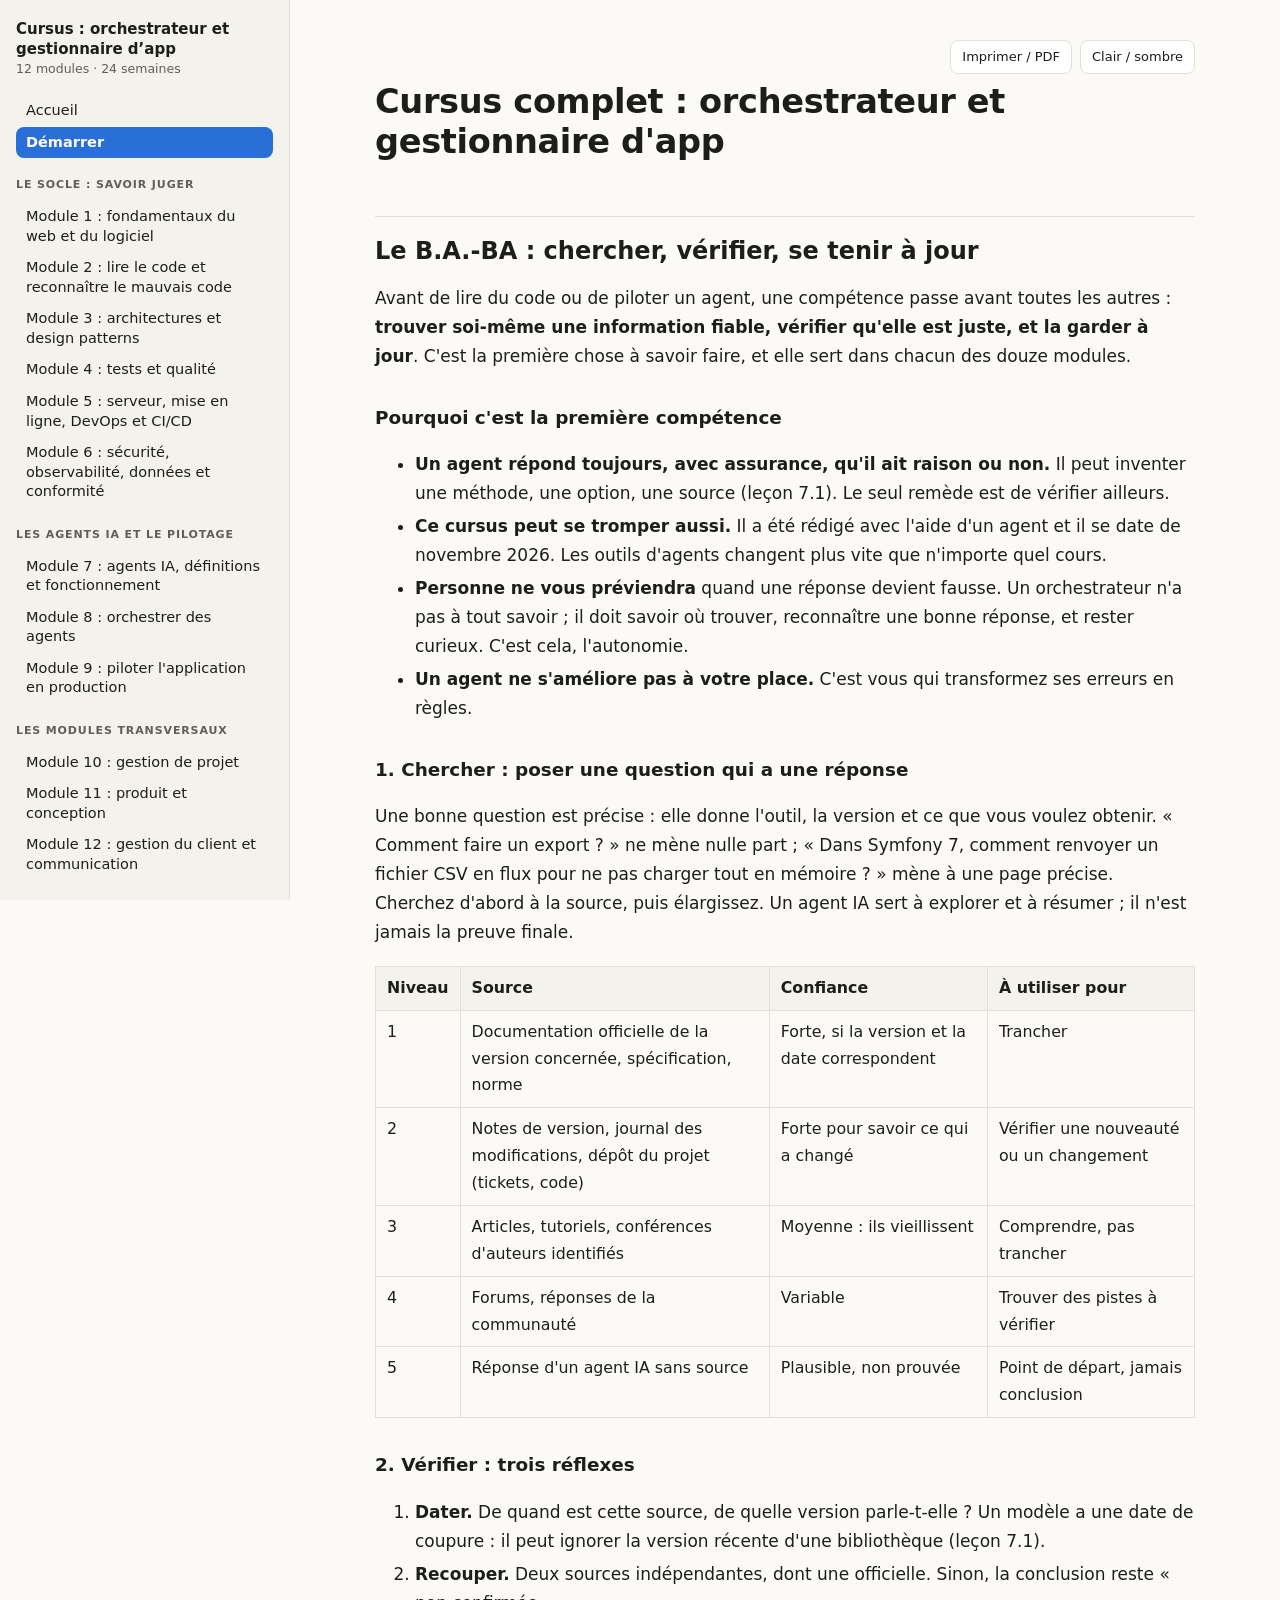
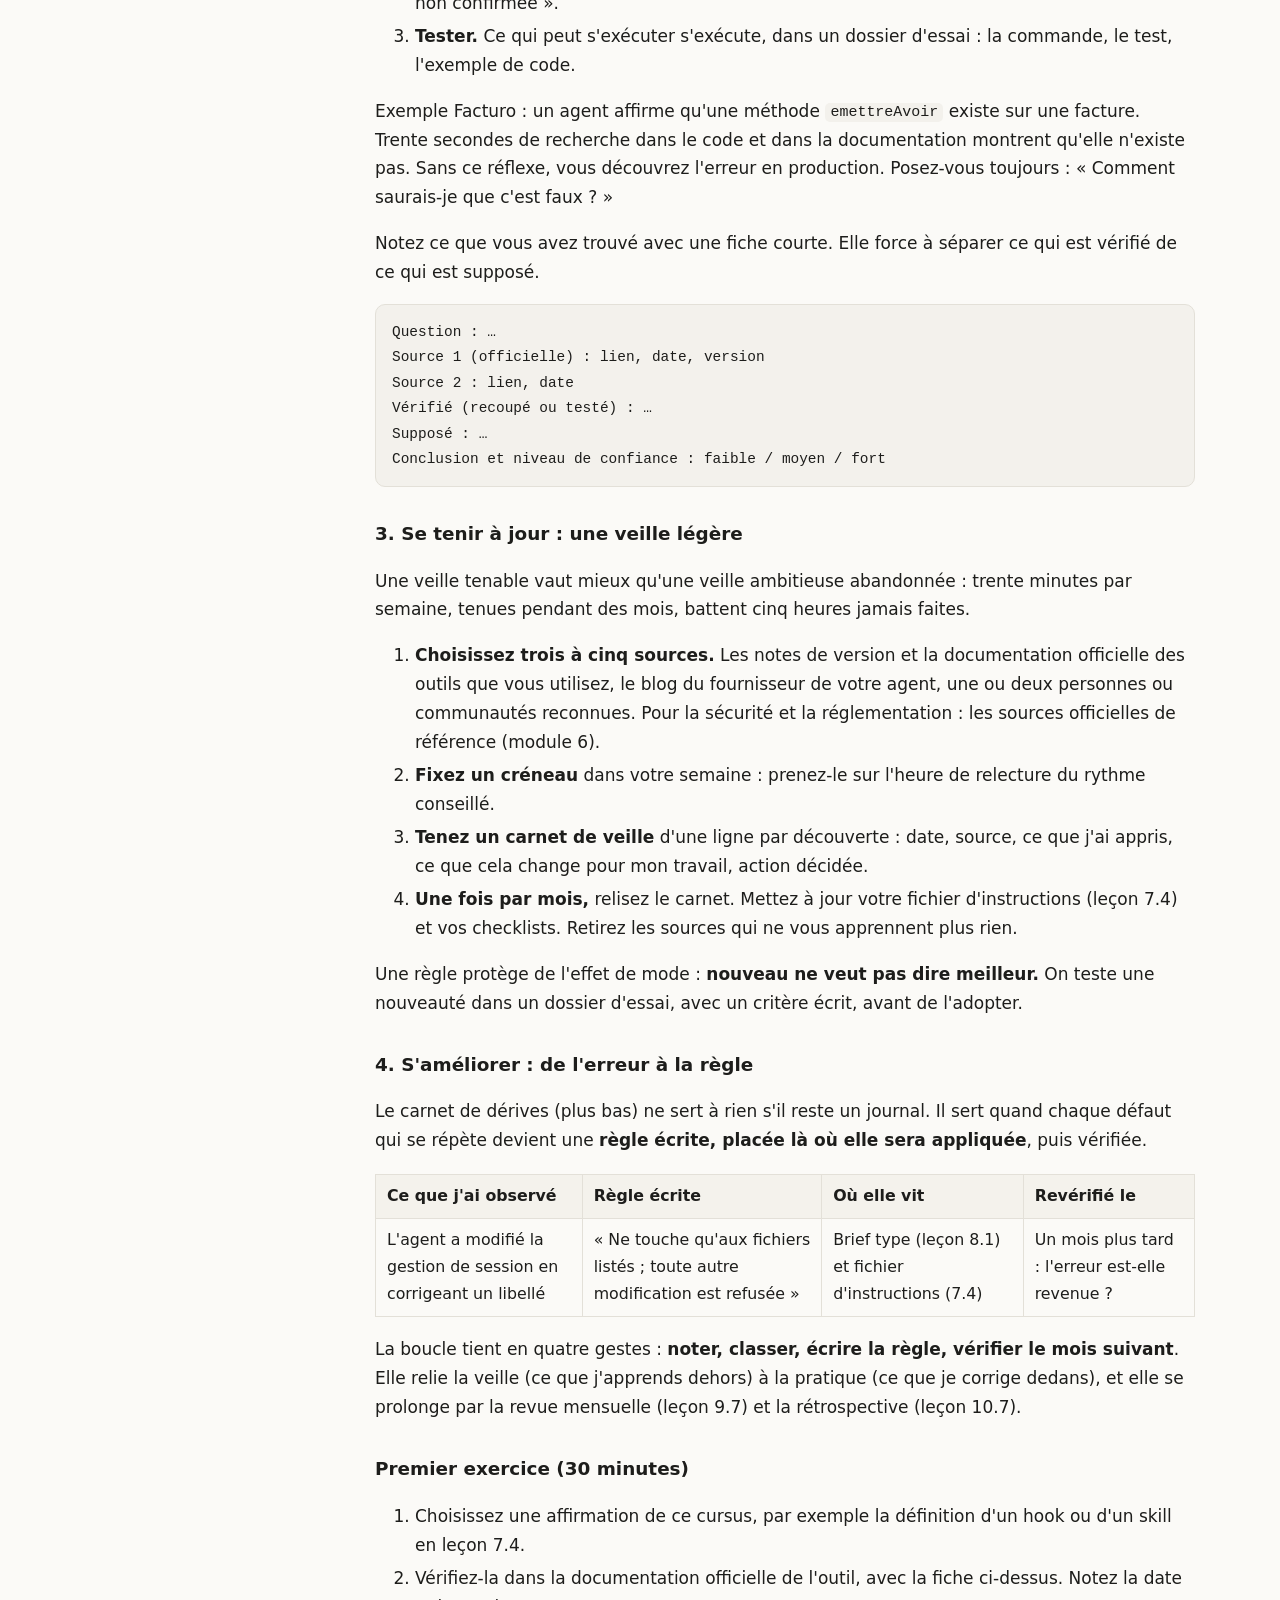
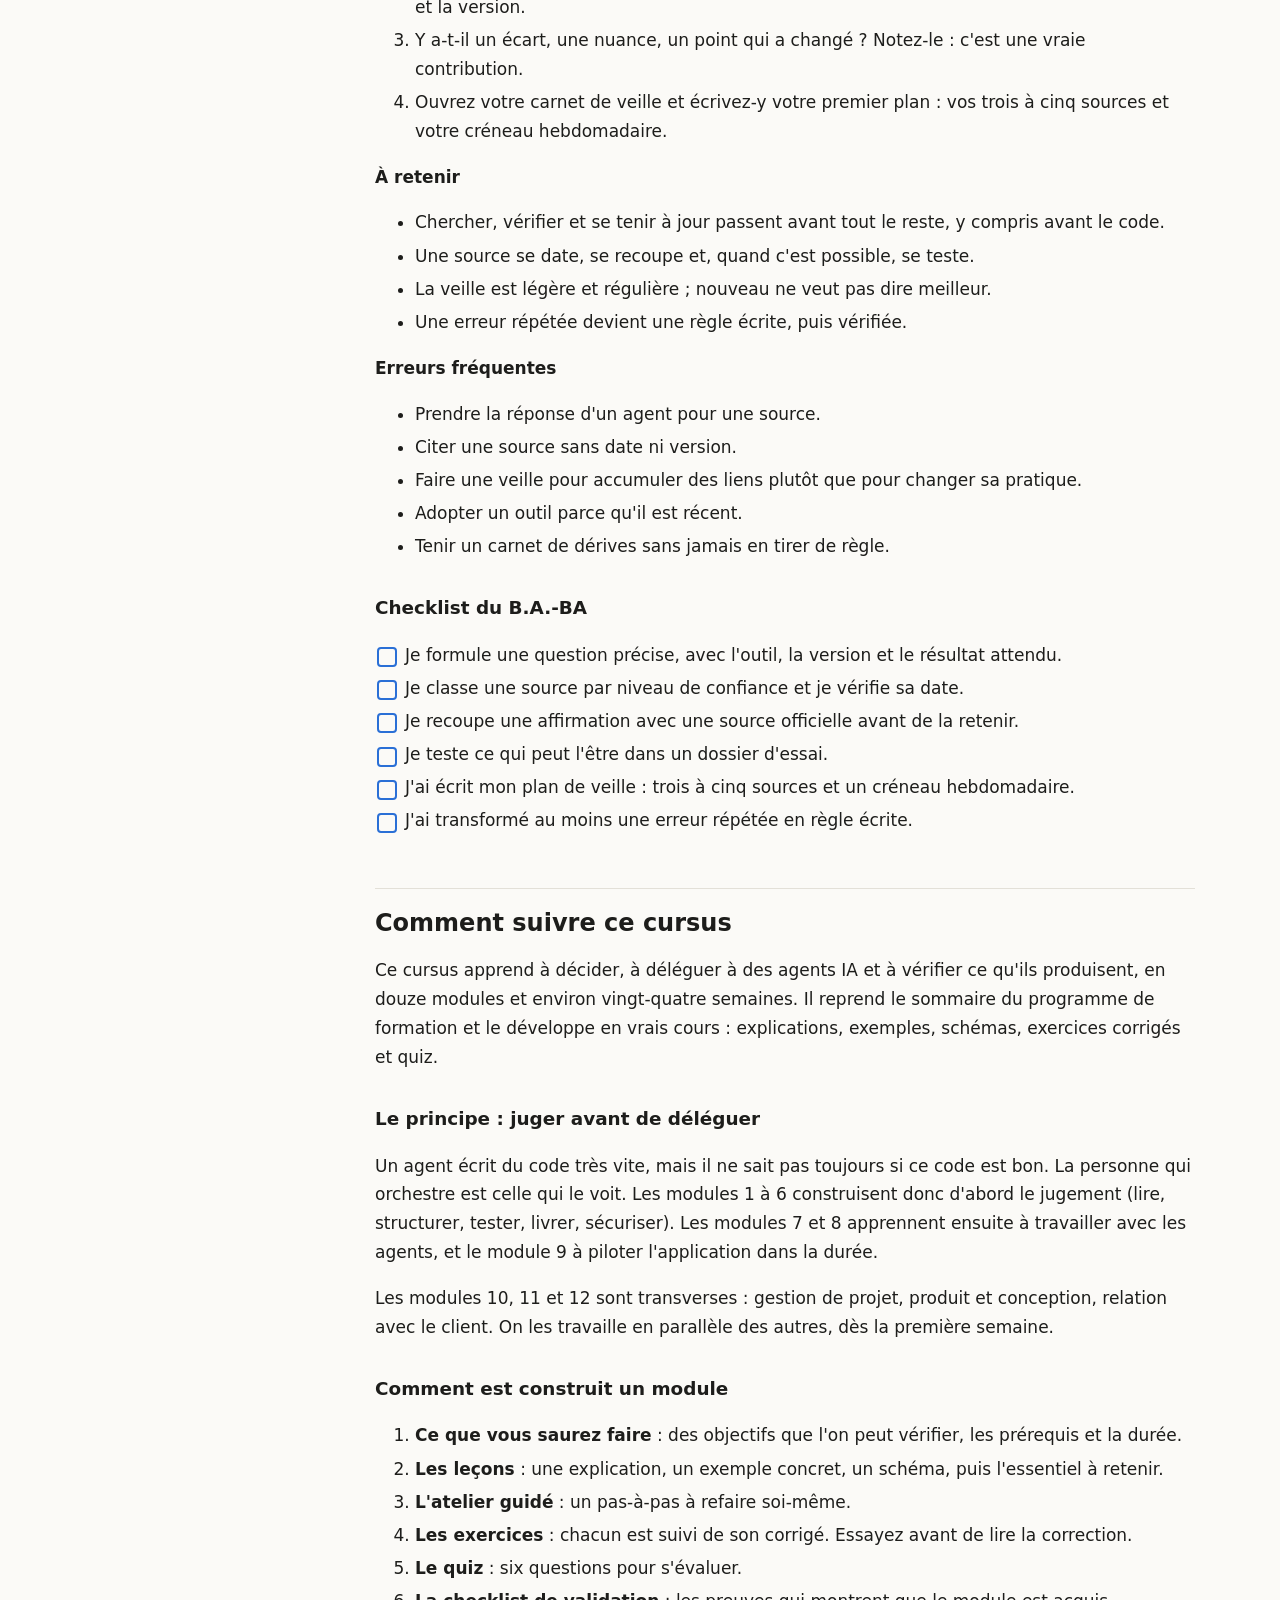
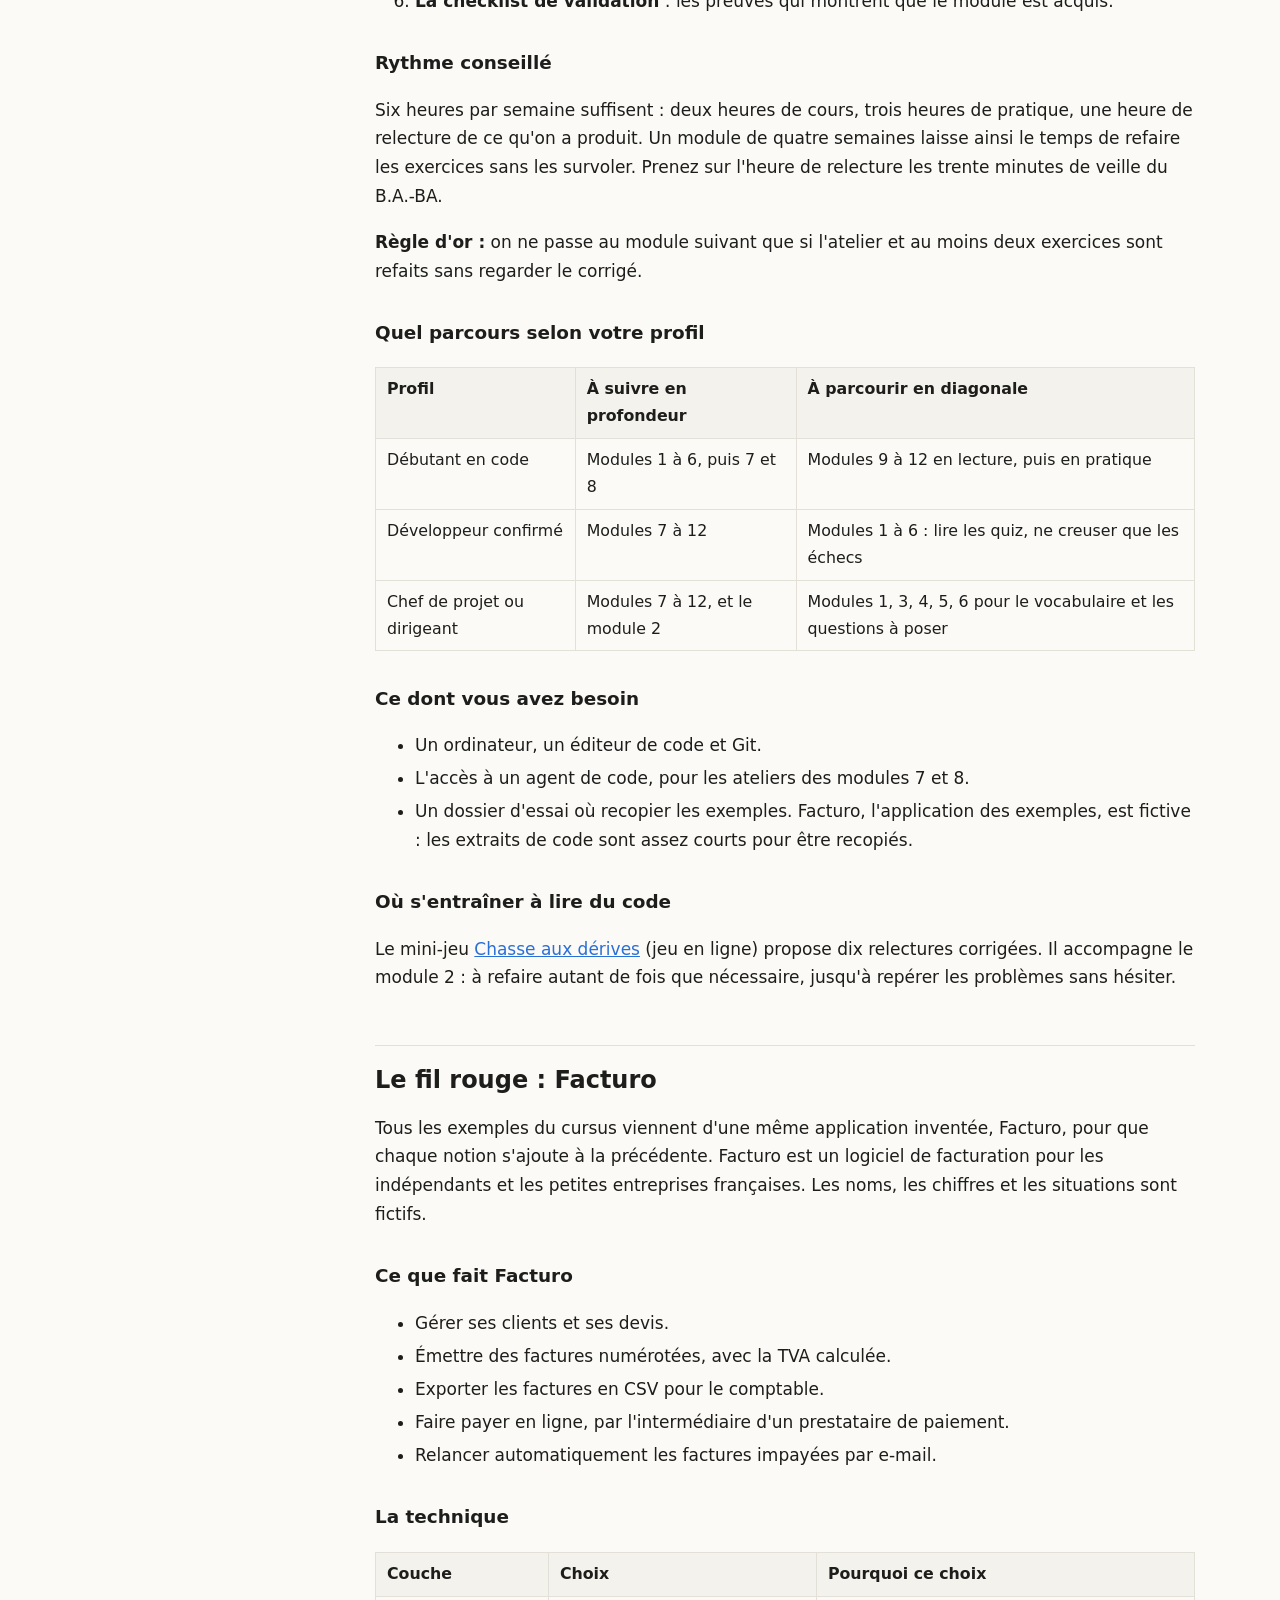
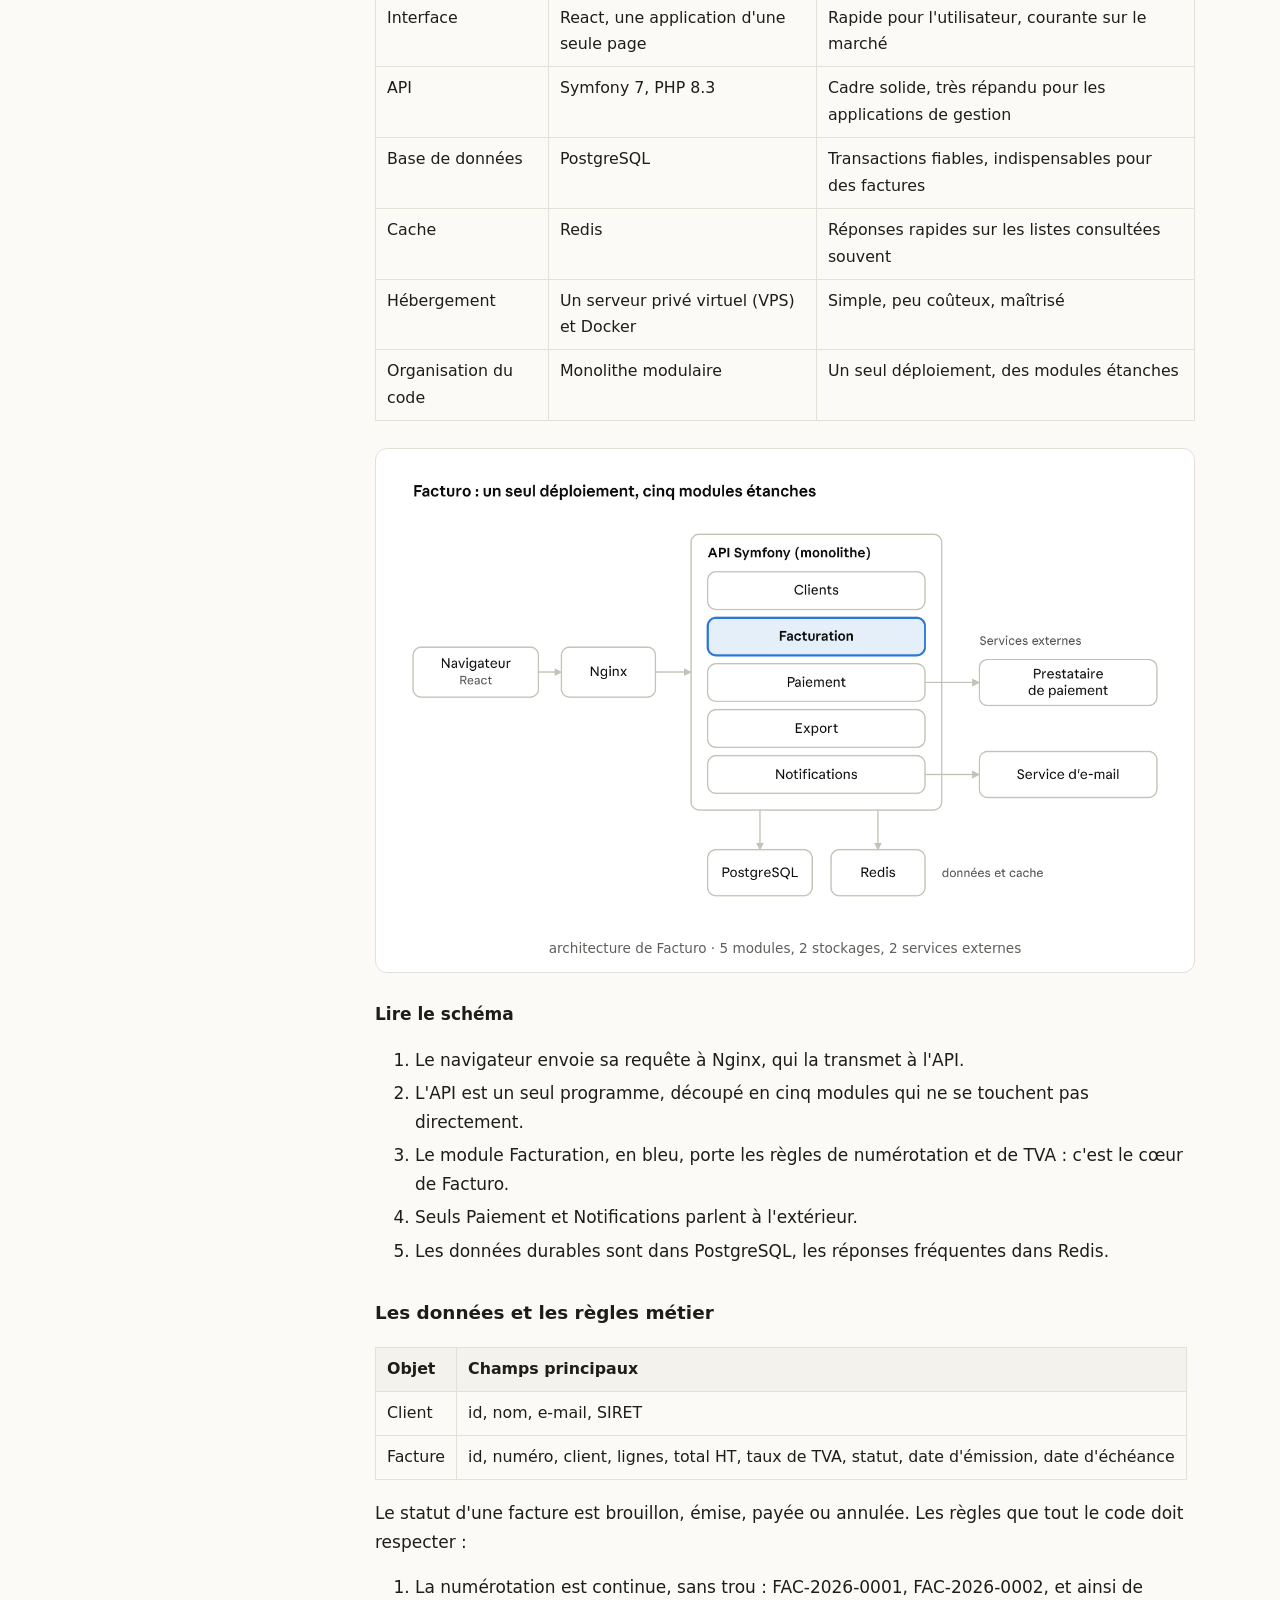
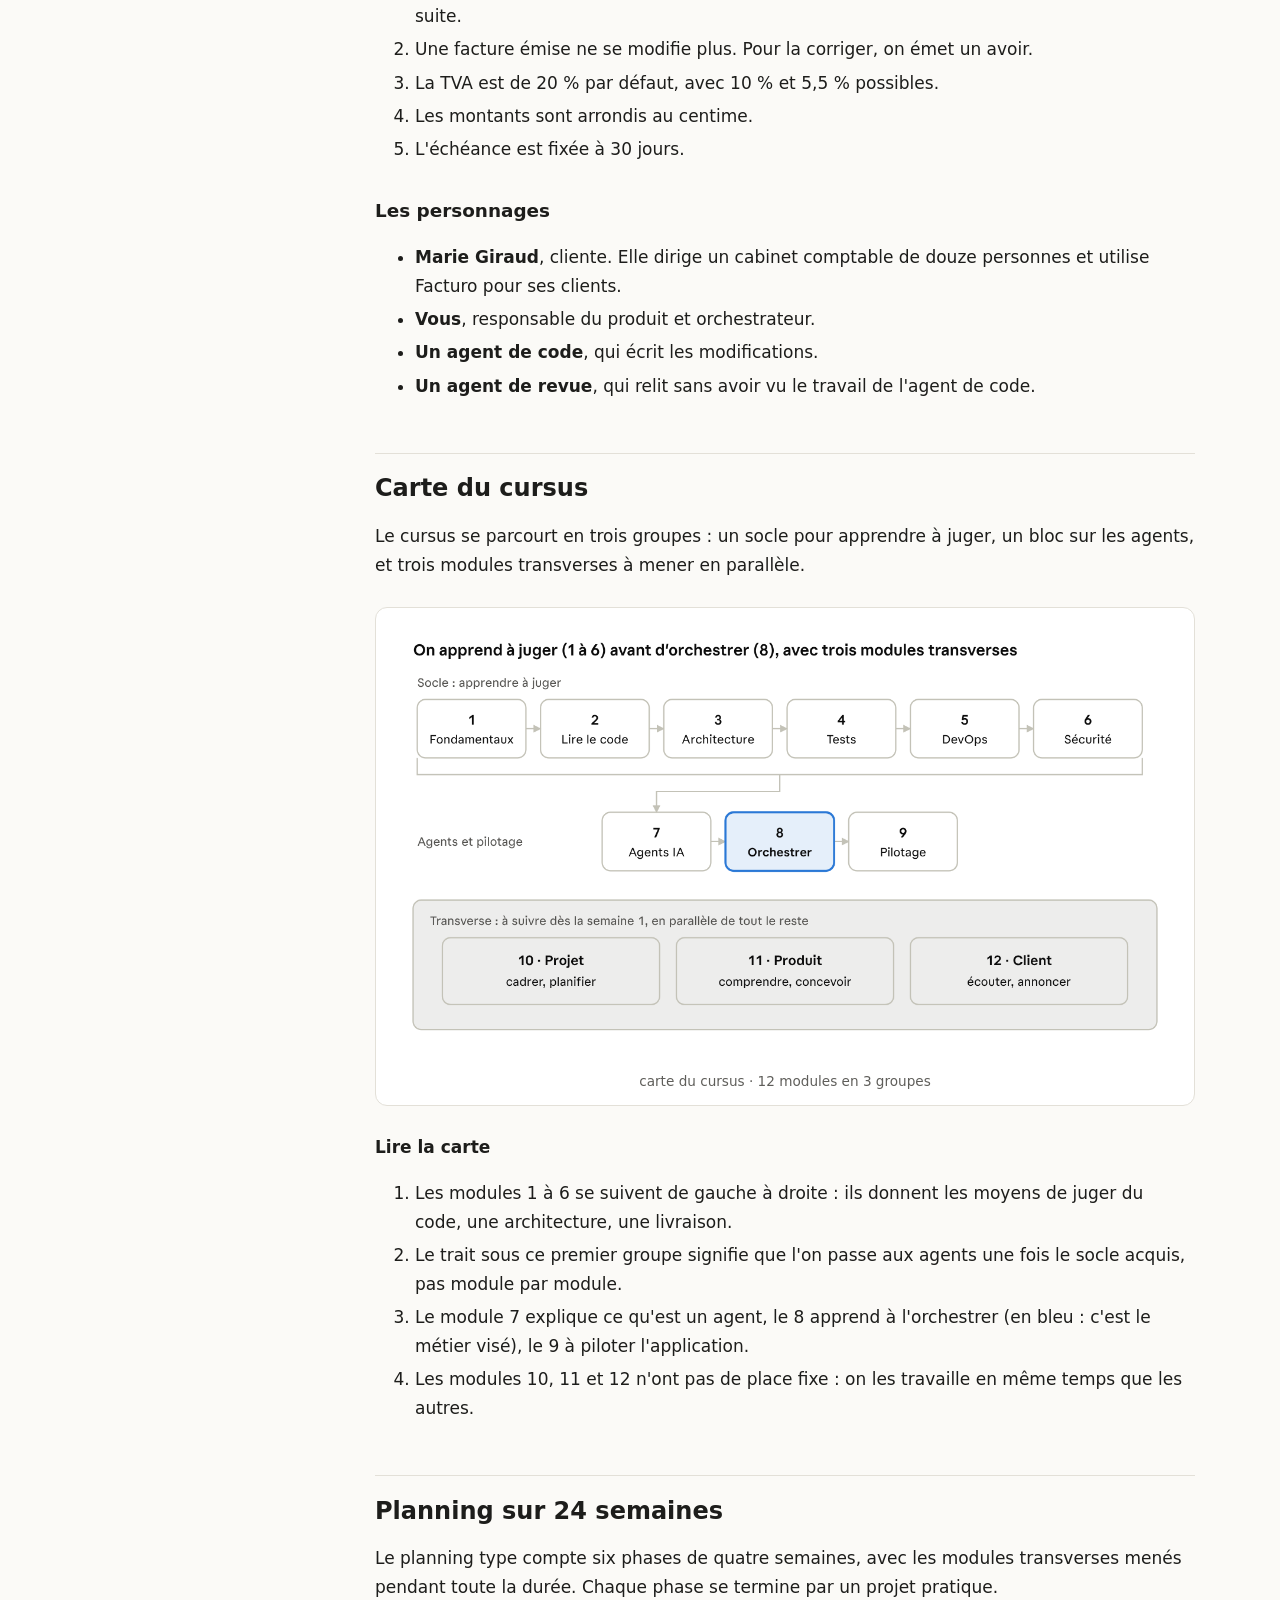
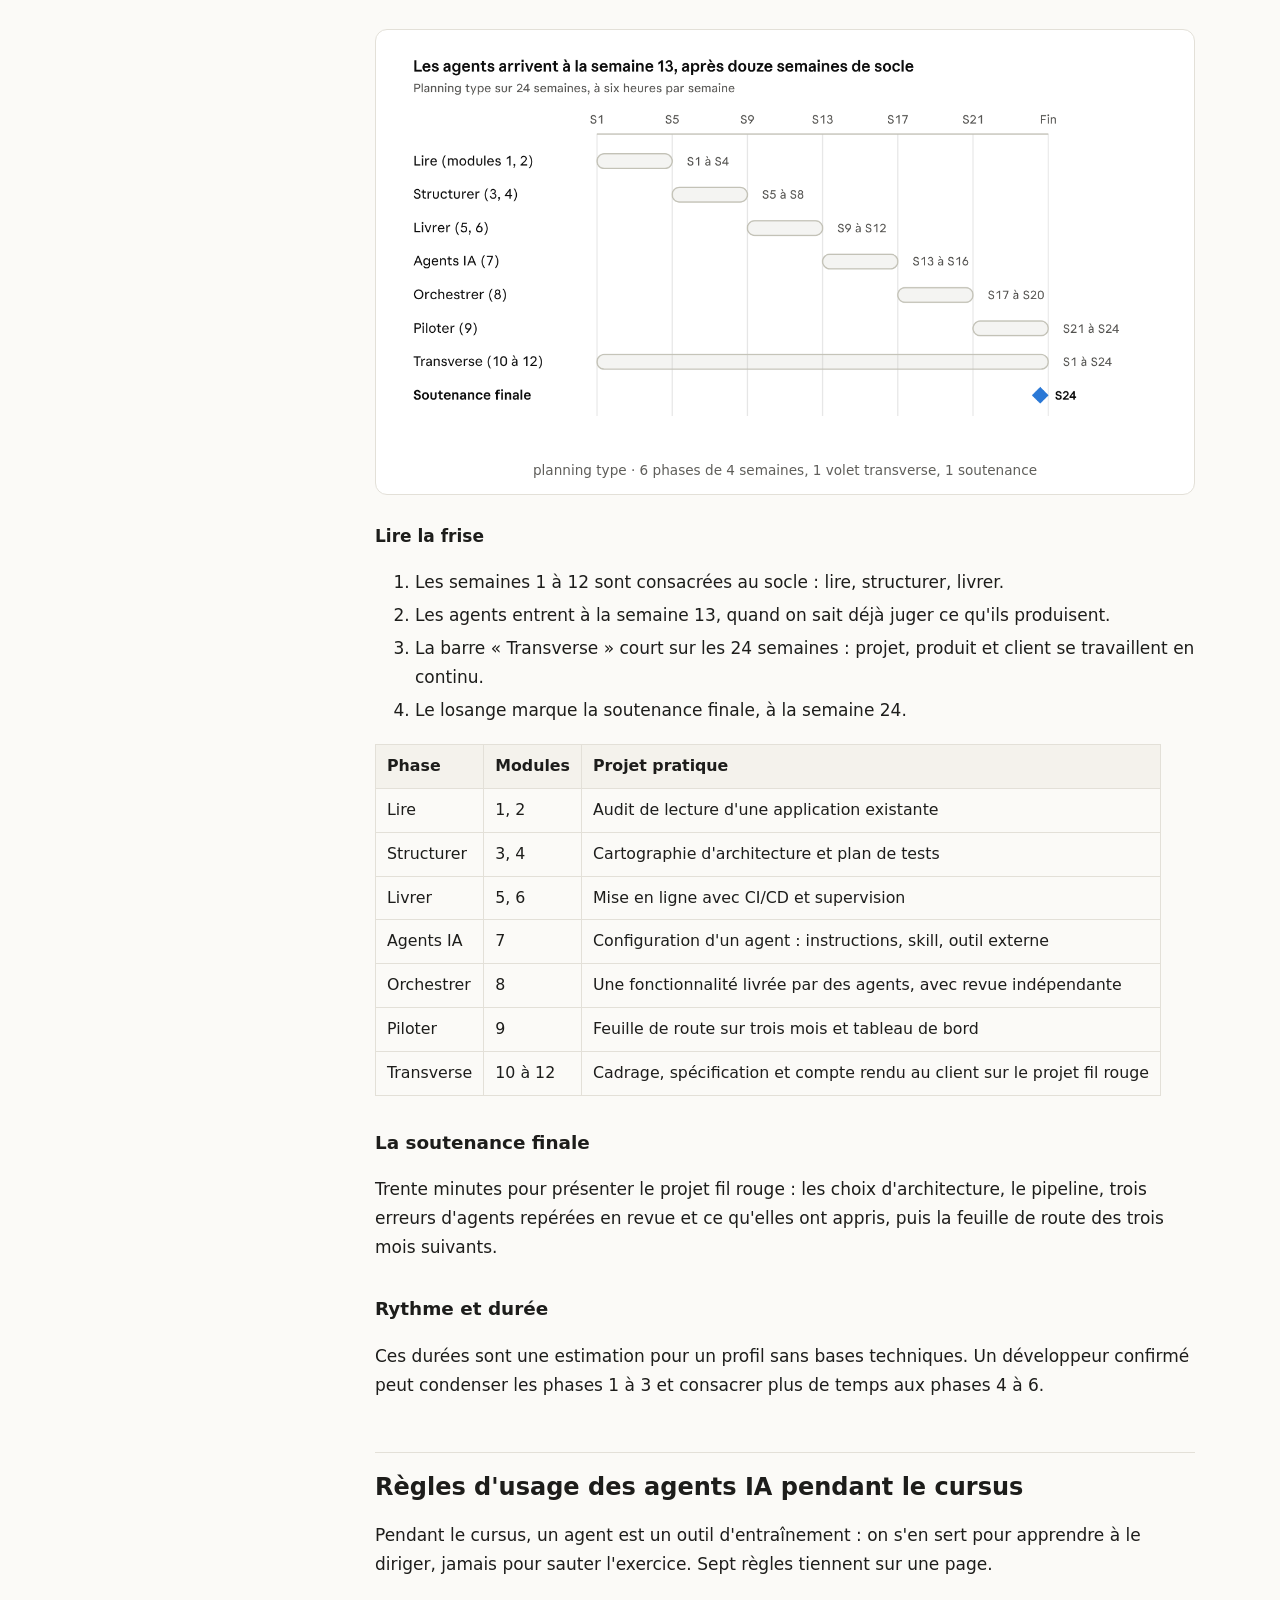
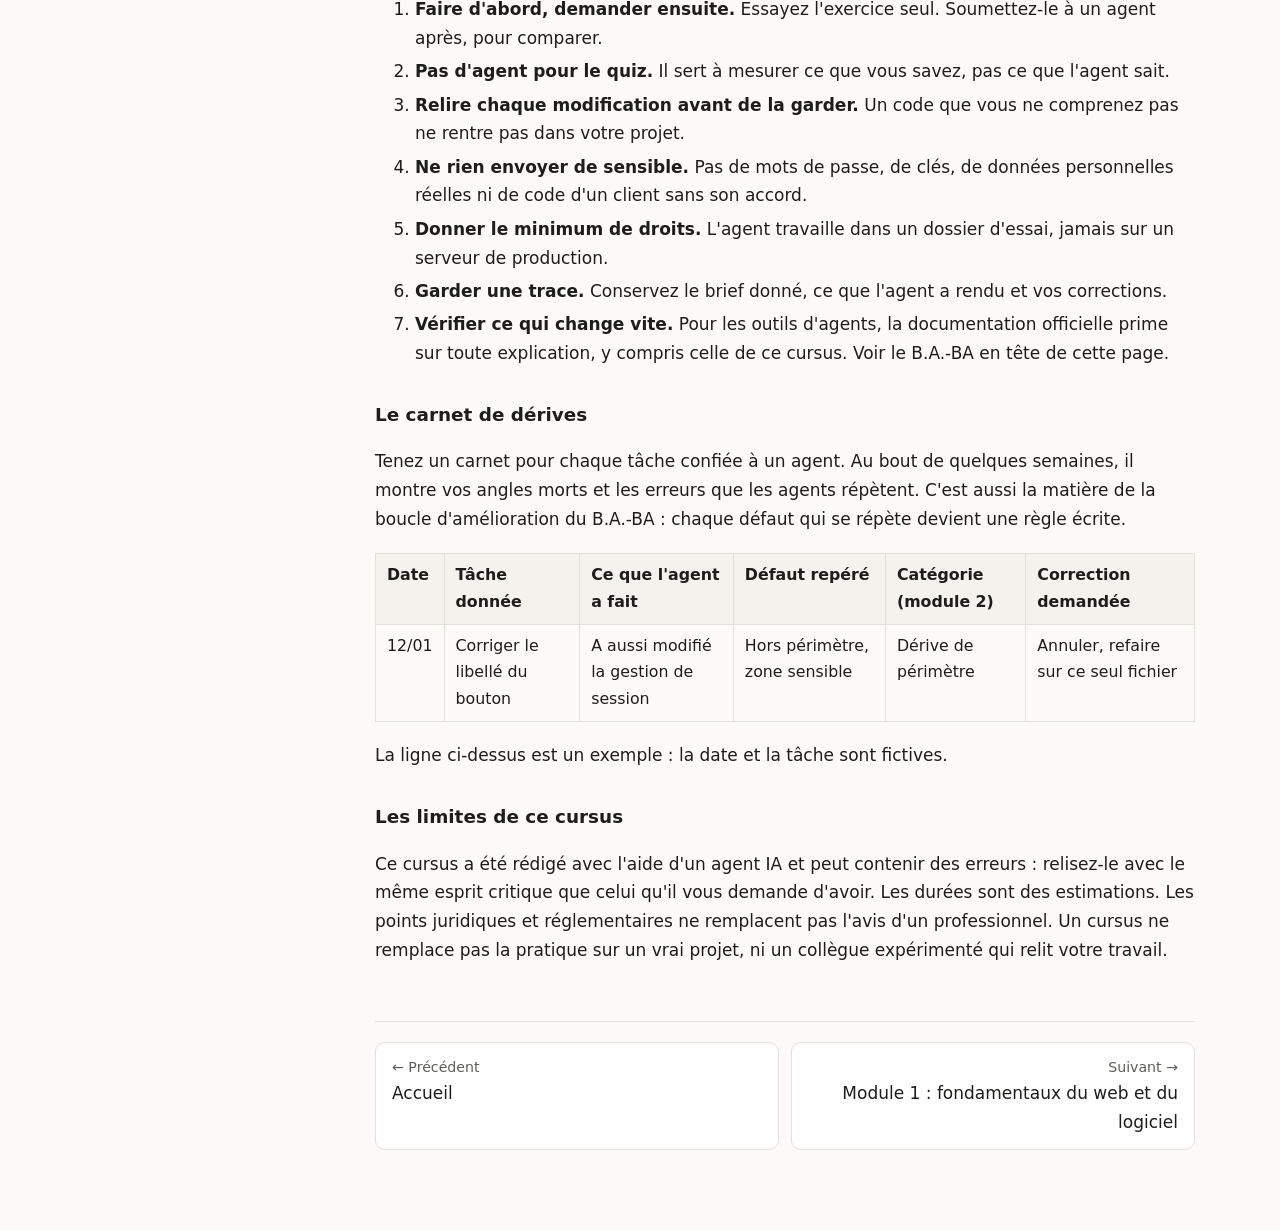
==== cursus-orchestrateur/demarrer.html @ 4f83e04f "Ajoute le cursus orchestrateur et le cours interactif en CLI - cursus-orchestrateur : cursus HTML en" ====
<!doctype html>
<html lang="fr"><head><meta charset="utf-8"><meta name="viewport" content="width=device-width,initial-scale=1">
<title>Cursus complet : orchestrateur et gestionnaire d&#x27;app · Cursus orchestrateur</title>
<link rel="stylesheet" href="css/style.css"></head>
<body><button class="menu-btn" onclick="document.body.classList.toggle('open')">☰ Menu du cursus</button>
<div class="layout"><nav class="side"><a class="brand" href="index.html">Cursus : orchestrateur et gestionnaire d’app<small>12 modules · 24 semaines</small></a>
<a class="nav" href="index.html">Accueil</a>
<a class="nav on" href="demarrer.html">Démarrer</a>
<h4>Le socle : savoir juger</h4>
<a class="nav" href="modules/module-01.html">Module 1 : fondamentaux du web et du logiciel</a>
<a class="nav" href="modules/module-02.html">Module 2 : lire le code et reconnaître le mauvais code</a>
<a class="nav" href="modules/module-03.html">Module 3 : architectures et design patterns</a>
<a class="nav" href="modules/module-04.html">Module 4 : tests et qualité</a>
<a class="nav" href="modules/module-05.html">Module 5 : serveur, mise en ligne, DevOps et CI/CD</a>
<a class="nav" href="modules/module-06.html">Module 6 : sécurité, observabilité, données et conformité</a>
<h4>Les agents IA et le pilotage</h4>
<a class="nav" href="modules/module-07.html">Module 7 : agents IA, définitions et fonctionnement</a>
<a class="nav" href="modules/module-08.html">Module 8 : orchestrer des agents</a>
<a class="nav" href="modules/module-09.html">Module 9 : piloter l&#x27;application en production</a>
<h4>Les modules transversaux</h4>
<a class="nav" href="modules/module-10.html">Module 10 : gestion de projet</a>
<a class="nav" href="modules/module-11.html">Module 11 : produit et conception</a>
<a class="nav" href="modules/module-12.html">Module 12 : gestion du client et communication</a>
<h4>Référence</h4>
<a class="nav" href="glossaire.html">Glossaire</a></nav>
<main><article><div class="toolbar"><button onclick="window.print()">Imprimer / PDF</button><button onclick="var r=document.documentElement;var d=r.dataset.theme==='dark';r.dataset.theme=d?'light':'dark'">Clair / sombre</button></div>
<h1>Cursus complet : orchestrateur et gestionnaire d'app</h1>
<h2>Le B.A.-BA : chercher, vérifier, se tenir à jour</h2>
<p>Avant de lire du code ou de piloter un agent, une compétence passe avant toutes les autres : <strong>trouver soi-même une information fiable, vérifier qu'elle est juste, et la garder à jour</strong>. C'est la première chose à savoir faire, et elle sert dans chacun des douze modules.</p>
<h3>Pourquoi c'est la première compétence</h3>
<ul>
<li><strong>Un agent répond toujours, avec assurance, qu'il ait raison ou non.</strong> Il peut inventer une méthode, une option, une source (leçon 7.1). Le seul remède est de vérifier ailleurs.</li>
<li><strong>Ce cursus peut se tromper aussi.</strong> Il a été rédigé avec l'aide d'un agent et il se date de novembre 2026. Les outils d'agents changent plus vite que n'importe quel cours.</li>
<li><strong>Personne ne vous préviendra</strong> quand une réponse devient fausse. Un orchestrateur n'a pas à tout savoir ; il doit savoir où trouver, reconnaître une bonne réponse, et rester curieux. C'est cela, l'autonomie.</li>
<li><strong>Un agent ne s'améliore pas à votre place.</strong> C'est vous qui transformez ses erreurs en règles.</li>
</ul>
<h3>1. Chercher : poser une question qui a une réponse</h3>
<p>Une bonne question est précise : elle donne l'outil, la version et ce que vous voulez obtenir. « Comment faire un export ? » ne mène nulle part ; « Dans Symfony 7, comment renvoyer un fichier CSV en flux pour ne pas charger tout en mémoire ? » mène à une page précise. Cherchez d'abord à la source, puis élargissez. Un agent IA sert à explorer et à résumer ; il n'est jamais la preuve finale.</p>
<table><thead><tr><th>Niveau</th><th>Source</th><th>Confiance</th><th>À utiliser pour</th></tr></thead><tbody>
<tr><td>1</td><td>Documentation officielle de la version concernée, spécification, norme</td><td>Forte, si la version et la date correspondent</td><td>Trancher</td></tr>
<tr><td>2</td><td>Notes de version, journal des modifications, dépôt du projet (tickets, code)</td><td>Forte pour savoir ce qui a changé</td><td>Vérifier une nouveauté ou un changement</td></tr>
<tr><td>3</td><td>Articles, tutoriels, conférences d'auteurs identifiés</td><td>Moyenne : ils vieillissent</td><td>Comprendre, pas trancher</td></tr>
<tr><td>4</td><td>Forums, réponses de la communauté</td><td>Variable</td><td>Trouver des pistes à vérifier</td></tr>
<tr><td>5</td><td>Réponse d'un agent IA sans source</td><td>Plausible, non prouvée</td><td>Point de départ, jamais conclusion</td></tr>
</tbody></table>
<h3>2. Vérifier : trois réflexes</h3>
<ol>
<li><strong>Dater.</strong> De quand est cette source, de quelle version parle-t-elle ? Un modèle a une date de coupure : il peut ignorer la version récente d'une bibliothèque (leçon 7.1).</li>
<li><strong>Recouper.</strong> Deux sources indépendantes, dont une officielle. Sinon, la conclusion reste « non confirmée ».</li>
<li><strong>Tester.</strong> Ce qui peut s'exécuter s'exécute, dans un dossier d'essai : la commande, le test, l'exemple de code.</li>
</ol>
<p>Exemple Facturo : un agent affirme qu'une méthode <code>emettreAvoir</code> existe sur une facture. Trente secondes de recherche dans le code et dans la documentation montrent qu'elle n'existe pas. Sans ce réflexe, vous découvrez l'erreur en production. Posez-vous toujours : « Comment saurais-je que c'est faux ? »</p>
<p>Notez ce que vous avez trouvé avec une fiche courte. Elle force à séparer ce qui est vérifié de ce qui est supposé.</p>
<pre><code>Question : …
Source 1 (officielle) : lien, date, version
Source 2 : lien, date
Vérifié (recoupé ou testé) : …
Supposé : …
Conclusion et niveau de confiance : faible / moyen / fort</code></pre>
<h3>3. Se tenir à jour : une veille légère</h3>
<p>Une veille tenable vaut mieux qu'une veille ambitieuse abandonnée : trente minutes par semaine, tenues pendant des mois, battent cinq heures jamais faites.</p>
<ol>
<li><strong>Choisissez trois à cinq sources.</strong> Les notes de version et la documentation officielle des outils que vous utilisez, le blog du fournisseur de votre agent, une ou deux personnes ou communautés reconnues. Pour la sécurité et la réglementation : les sources officielles de référence (module 6).</li>
<li><strong>Fixez un créneau</strong> dans votre semaine : prenez-le sur l'heure de relecture du rythme conseillé.</li>
<li><strong>Tenez un carnet de veille</strong> d'une ligne par découverte : date, source, ce que j'ai appris, ce que cela change pour mon travail, action décidée.</li>
<li><strong>Une fois par mois,</strong> relisez le carnet. Mettez à jour votre fichier d'instructions (leçon 7.4) et vos checklists. Retirez les sources qui ne vous apprennent plus rien.</li>
</ol>
<p>Une règle protège de l'effet de mode : <strong>nouveau ne veut pas dire meilleur.</strong> On teste une nouveauté dans un dossier d'essai, avec un critère écrit, avant de l'adopter.</p>
<h3>4. S'améliorer : de l'erreur à la règle</h3>
<p>Le carnet de dérives (plus bas) ne sert à rien s'il reste un journal. Il sert quand chaque défaut qui se répète devient une <strong>règle écrite, placée là où elle sera appliquée</strong>, puis vérifiée.</p>
<table><thead><tr><th>Ce que j'ai observé</th><th>Règle écrite</th><th>Où elle vit</th><th>Revérifié le</th></tr></thead><tbody>
<tr><td>L'agent a modifié la gestion de session en corrigeant un libellé</td><td>« Ne touche qu'aux fichiers listés ; toute autre modification est refusée »</td><td>Brief type (leçon 8.1) et fichier d'instructions (7.4)</td><td>Un mois plus tard : l'erreur est-elle revenue ?</td></tr>
</tbody></table>
<p>La boucle tient en quatre gestes : <strong>noter, classer, écrire la règle, vérifier le mois suivant</strong>. Elle relie la veille (ce que j'apprends dehors) à la pratique (ce que je corrige dedans), et elle se prolonge par la revue mensuelle (leçon 9.7) et la rétrospective (leçon 10.7).</p>
<h3>Premier exercice (30 minutes)</h3>
<ol>
<li>Choisissez une affirmation de ce cursus, par exemple la définition d'un hook ou d'un skill en leçon 7.4.</li>
<li>Vérifiez-la dans la documentation officielle de l'outil, avec la fiche ci-dessus. Notez la date et la version.</li>
<li>Y a-t-il un écart, une nuance, un point qui a changé ? Notez-le : c'est une vraie contribution.</li>
<li>Ouvrez votre carnet de veille et écrivez-y votre premier plan : vos trois à cinq sources et votre créneau hebdomadaire.</li>
</ol>
<p><strong>À retenir</strong></p>
<ul><li>Chercher, vérifier et se tenir à jour passent avant tout le reste, y compris avant le code.</li><li>Une source se date, se recoupe et, quand c'est possible, se teste.</li><li>La veille est légère et régulière ; nouveau ne veut pas dire meilleur.</li><li>Une erreur répétée devient une règle écrite, puis vérifiée.</li></ul>
<p><strong>Erreurs fréquentes</strong></p>
<ul><li>Prendre la réponse d'un agent pour une source.</li><li>Citer une source sans date ni version.</li><li>Faire une veille pour accumuler des liens plutôt que pour changer sa pratique.</li><li>Adopter un outil parce qu'il est récent.</li><li>Tenir un carnet de dérives sans jamais en tirer de règle.</li></ul>
<h3>Checklist du B.A.-BA</h3>
<ul class="check"><li>Je formule une question précise, avec l'outil, la version et le résultat attendu.</li><li>Je classe une source par niveau de confiance et je vérifie sa date.</li><li>Je recoupe une affirmation avec une source officielle avant de la retenir.</li><li>Je teste ce qui peut l'être dans un dossier d'essai.</li><li>J'ai écrit mon plan de veille : trois à cinq sources et un créneau hebdomadaire.</li><li>J'ai transformé au moins une erreur répétée en règle écrite.</li></ul>
<h2>Comment suivre ce cursus</h2>
<p>Ce cursus apprend à décider, à déléguer à des agents IA et à vérifier ce qu'ils produisent, en douze modules et environ vingt-quatre semaines. Il reprend le sommaire du programme de formation et le développe en vrais cours : explications, exemples, schémas, exercices corrigés et quiz.</p>
<h3>Le principe : juger avant de déléguer</h3>
<p>Un agent écrit du code très vite, mais il ne sait pas toujours si ce code est bon. La personne qui orchestre est celle qui le voit. Les modules 1 à 6 construisent donc d'abord le jugement (lire, structurer, tester, livrer, sécuriser). Les modules 7 et 8 apprennent ensuite à travailler avec les agents, et le module 9 à piloter l'application dans la durée.</p>
<p>Les modules 10, 11 et 12 sont transverses : gestion de projet, produit et conception, relation avec le client. On les travaille en parallèle des autres, dès la première semaine.</p>
<h3>Comment est construit un module</h3>
<ol>
<li><strong>Ce que vous saurez faire</strong> : des objectifs que l'on peut vérifier, les prérequis et la durée.</li>
<li><strong>Les leçons</strong> : une explication, un exemple concret, un schéma, puis l'essentiel à retenir.</li>
<li><strong>L'atelier guidé</strong> : un pas-à-pas à refaire soi-même.</li>
<li><strong>Les exercices</strong> : chacun est suivi de son corrigé. Essayez avant de lire la correction.</li>
<li><strong>Le quiz</strong> : six questions pour s'évaluer.</li>
<li><strong>La checklist de validation</strong> : les preuves qui montrent que le module est acquis.</li>
</ol>
<h3>Rythme conseillé</h3>
<p>Six heures par semaine suffisent : deux heures de cours, trois heures de pratique, une heure de relecture de ce qu'on a produit. Un module de quatre semaines laisse ainsi le temps de refaire les exercices sans les survoler. Prenez sur l'heure de relecture les trente minutes de veille du B.A.-BA.</p>
<p><strong>Règle d'or :</strong> on ne passe au module suivant que si l'atelier et au moins deux exercices sont refaits sans regarder le corrigé.</p>
<h3>Quel parcours selon votre profil</h3>
<table><thead><tr><th>Profil</th><th>À suivre en profondeur</th><th>À parcourir en diagonale</th></tr></thead><tbody>
<tr><td>Débutant en code</td><td>Modules 1 à 6, puis 7 et 8</td><td>Modules 9 à 12 en lecture, puis en pratique</td></tr>
<tr><td>Développeur confirmé</td><td>Modules 7 à 12</td><td>Modules 1 à 6 : lire les quiz, ne creuser que les échecs</td></tr>
<tr><td>Chef de projet ou dirigeant</td><td>Modules 7 à 12, et le module 2</td><td>Modules 1, 3, 4, 5, 6 pour le vocabulaire et les questions à poser</td></tr>
</tbody></table>
<h3>Ce dont vous avez besoin</h3>
<ul>
<li>Un ordinateur, un éditeur de code et Git.</li>
<li>L'accès à un agent de code, pour les ateliers des modules 7 et 8.</li>
<li>Un dossier d'essai où recopier les exemples. Facturo, l'application des exemples, est fictive : les extraits de code sont assez courts pour être recopiés.</li>
</ul>
<h3>Où s'entraîner à lire du code</h3>
<p>Le mini-jeu <a href="https://claude.ai/artifact/1aozg1BfaPHRtAnpxxTtD6">Chasse aux dérives</a> (jeu en ligne) propose dix relectures corrigées. Il accompagne le module 2 : à refaire autant de fois que nécessaire, jusqu'à repérer les problèmes sans hésiter.</p>
<h2>Le fil rouge : Facturo</h2>
<p>Tous les exemples du cursus viennent d'une même application inventée, Facturo, pour que chaque notion s'ajoute à la précédente. Facturo est un logiciel de facturation pour les indépendants et les petites entreprises françaises. Les noms, les chiffres et les situations sont fictifs.</p>
<h3>Ce que fait Facturo</h3>
<ul>
<li>Gérer ses clients et ses devis.</li>
<li>Émettre des factures numérotées, avec la TVA calculée.</li>
<li>Exporter les factures en CSV pour le comptable.</li>
<li>Faire payer en ligne, par l'intermédiaire d'un prestataire de paiement.</li>
<li>Relancer automatiquement les factures impayées par e-mail.</li>
</ul>
<h3>La technique</h3>
<table><thead><tr><th>Couche</th><th>Choix</th><th>Pourquoi ce choix</th></tr></thead><tbody>
<tr><td>Interface</td><td>React, une application d'une seule page</td><td>Rapide pour l'utilisateur, courante sur le marché</td></tr>
<tr><td>API</td><td>Symfony 7, PHP 8.3</td><td>Cadre solide, très répandu pour les applications de gestion</td></tr>
<tr><td>Base de données</td><td>PostgreSQL</td><td>Transactions fiables, indispensables pour des factures</td></tr>
<tr><td>Cache</td><td>Redis</td><td>Réponses rapides sur les listes consultées souvent</td></tr>
<tr><td>Hébergement</td><td>Un serveur privé virtuel (VPS) et Docker</td><td>Simple, peu coûteux, maîtrisé</td></tr>
<tr><td>Organisation du code</td><td>Monolithe modulaire</td><td>Un seul déploiement, des modules étanches</td></tr>
</tbody></table>
<figure><img src="img/demarrer-01.png" alt="Architecture de Facturo : cinq modules, deux stockages, deux services externes"><figcaption>architecture de Facturo · 5 modules, 2 stockages, 2 services externes</figcaption></figure>
<p><strong>Lire le schéma</strong></p>
<ol>
<li>Le navigateur envoie sa requête à Nginx, qui la transmet à l'API.</li>
<li>L'API est un seul programme, découpé en cinq modules qui ne se touchent pas directement.</li>
<li>Le module Facturation, en bleu, porte les règles de numérotation et de TVA : c'est le cœur de Facturo.</li>
<li>Seuls Paiement et Notifications parlent à l'extérieur.</li>
<li>Les données durables sont dans PostgreSQL, les réponses fréquentes dans Redis.</li>
</ol>
<h3>Les données et les règles métier</h3>
<table><thead><tr><th>Objet</th><th>Champs principaux</th></tr></thead><tbody>
<tr><td>Client</td><td>id, nom, e-mail, SIRET</td></tr>
<tr><td>Facture</td><td>id, numéro, client, lignes, total HT, taux de TVA, statut, date d'émission, date d'échéance</td></tr>
</tbody></table>
<p>Le statut d'une facture est brouillon, émise, payée ou annulée. Les règles que tout le code doit respecter :</p>
<ol>
<li>La numérotation est continue, sans trou : FAC-2026-0001, FAC-2026-0002, et ainsi de suite.</li>
<li>Une facture émise ne se modifie plus. Pour la corriger, on émet un avoir.</li>
<li>La TVA est de 20 % par défaut, avec 10 % et 5,5 % possibles.</li>
<li>Les montants sont arrondis au centime.</li>
<li>L'échéance est fixée à 30 jours.</li>
</ol>
<h3>Les personnages</h3>
<ul>
<li><strong>Marie Giraud</strong>, cliente. Elle dirige un cabinet comptable de douze personnes et utilise Facturo pour ses clients.</li>
<li><strong>Vous</strong>, responsable du produit et orchestrateur.</li>
<li><strong>Un agent de code</strong>, qui écrit les modifications.</li>
<li><strong>Un agent de revue</strong>, qui relit sans avoir vu le travail de l'agent de code.</li>
</ul>
<h2>Carte du cursus</h2>
<p>Le cursus se parcourt en trois groupes : un socle pour apprendre à juger, un bloc sur les agents, et trois modules transverses à mener en parallèle.</p>
<figure><img src="img/demarrer-02.png" alt="Carte du cursus : 12 modules en 3 groupes"><figcaption>carte du cursus · 12 modules en 3 groupes</figcaption></figure>
<p><strong>Lire la carte</strong></p>
<ol>
<li>Les modules 1 à 6 se suivent de gauche à droite : ils donnent les moyens de juger du code, une architecture, une livraison.</li>
<li>Le trait sous ce premier groupe signifie que l'on passe aux agents une fois le socle acquis, pas module par module.</li>
<li>Le module 7 explique ce qu'est un agent, le 8 apprend à l'orchestrer (en bleu : c'est le métier visé), le 9 à piloter l'application.</li>
<li>Les modules 10, 11 et 12 n'ont pas de place fixe : on les travaille en même temps que les autres.</li>
</ol>
<h2>Planning sur 24 semaines</h2>
<p>Le planning type compte six phases de quatre semaines, avec les modules transverses menés pendant toute la durée. Chaque phase se termine par un projet pratique.</p>
<figure><img src="img/demarrer-03.png" alt="Planning type : 6 phases de 4 semaines, un volet transverse, une soutenance"><figcaption>planning type · 6 phases de 4 semaines, 1 volet transverse, 1 soutenance</figcaption></figure>
<p><strong>Lire la frise</strong></p>
<ol>
<li>Les semaines 1 à 12 sont consacrées au socle : lire, structurer, livrer.</li>
<li>Les agents entrent à la semaine 13, quand on sait déjà juger ce qu'ils produisent.</li>
<li>La barre « Transverse » court sur les 24 semaines : projet, produit et client se travaillent en continu.</li>
<li>Le losange marque la soutenance finale, à la semaine 24.</li>
</ol>
<table><thead><tr><th>Phase</th><th>Modules</th><th>Projet pratique</th></tr></thead><tbody>
<tr><td>Lire</td><td>1, 2</td><td>Audit de lecture d'une application existante</td></tr>
<tr><td>Structurer</td><td>3, 4</td><td>Cartographie d'architecture et plan de tests</td></tr>
<tr><td>Livrer</td><td>5, 6</td><td>Mise en ligne avec CI/CD et supervision</td></tr>
<tr><td>Agents IA</td><td>7</td><td>Configuration d'un agent : instructions, skill, outil externe</td></tr>
<tr><td>Orchestrer</td><td>8</td><td>Une fonctionnalité livrée par des agents, avec revue indépendante</td></tr>
<tr><td>Piloter</td><td>9</td><td>Feuille de route sur trois mois et tableau de bord</td></tr>
<tr><td>Transverse</td><td>10 à 12</td><td>Cadrage, spécification et compte rendu au client sur le projet fil rouge</td></tr>
</tbody></table>
<h3>La soutenance finale</h3>
<p>Trente minutes pour présenter le projet fil rouge : les choix d'architecture, le pipeline, trois erreurs d'agents repérées en revue et ce qu'elles ont appris, puis la feuille de route des trois mois suivants.</p>
<h3>Rythme et durée</h3>
<p>Ces durées sont une estimation pour un profil sans bases techniques. Un développeur confirmé peut condenser les phases 1 à 3 et consacrer plus de temps aux phases 4 à 6.</p>
<h2>Règles d'usage des agents IA pendant le cursus</h2>
<p>Pendant le cursus, un agent est un outil d'entraînement : on s'en sert pour apprendre à le diriger, jamais pour sauter l'exercice. Sept règles tiennent sur une page.</p>
<ol>
<li><strong>Faire d'abord, demander ensuite.</strong> Essayez l'exercice seul. Soumettez-le à un agent après, pour comparer.</li>
<li><strong>Pas d'agent pour le quiz.</strong> Il sert à mesurer ce que vous savez, pas ce que l'agent sait.</li>
<li><strong>Relire chaque modification avant de la garder.</strong> Un code que vous ne comprenez pas ne rentre pas dans votre projet.</li>
<li><strong>Ne rien envoyer de sensible.</strong> Pas de mots de passe, de clés, de données personnelles réelles ni de code d'un client sans son accord.</li>
<li><strong>Donner le minimum de droits.</strong> L'agent travaille dans un dossier d'essai, jamais sur un serveur de production.</li>
<li><strong>Garder une trace.</strong> Conservez le brief donné, ce que l'agent a rendu et vos corrections.</li>
<li><strong>Vérifier ce qui change vite.</strong> Pour les outils d'agents, la documentation officielle prime sur toute explication, y compris celle de ce cursus. Voir le B.A.-BA en tête de cette page.</li>
</ol>
<h3>Le carnet de dérives</h3>
<p>Tenez un carnet pour chaque tâche confiée à un agent. Au bout de quelques semaines, il montre vos angles morts et les erreurs que les agents répètent. C'est aussi la matière de la boucle d'amélioration du B.A.-BA : chaque défaut qui se répète devient une règle écrite.</p>
<table><thead><tr><th>Date</th><th>Tâche donnée</th><th>Ce que l'agent a fait</th><th>Défaut repéré</th><th>Catégorie (module 2)</th><th>Correction demandée</th></tr></thead><tbody>
<tr><td>12/01</td><td>Corriger le libellé du bouton</td><td>A aussi modifié la gestion de session</td><td>Hors périmètre, zone sensible</td><td>Dérive de périmètre</td><td>Annuler, refaire sur ce seul fichier</td></tr>
</tbody></table>
<p>La ligne ci-dessus est un exemple : la date et la tâche sont fictives.</p>
<h3>Les limites de ce cursus</h3>
<p>Ce cursus a été rédigé avec l'aide d'un agent IA et peut contenir des erreurs : relisez-le avec le même esprit critique que celui qu'il vous demande d'avoir. Les durées sont des estimations. Les points juridiques et réglementaires ne remplacent pas l'avis d'un professionnel. Un cursus ne remplace pas la pratique sur un vrai projet, ni un collègue expérimenté qui relit votre travail.</p>

<div class="pager"><a class="prev" href="index.html"><small>← Précédent</small>Accueil</a><a class="next" href="modules/module-01.html"><small>Suivant →</small>Module 1 : fondamentaux du web et du logiciel</a></div></article></main></div>
<script>document.querySelectorAll('.side a.nav').forEach(function(a){a.addEventListener('click',function(){document.body.classList.remove('open')})});var on=document.querySelector('.side a.on');if(on)on.scrollIntoView({block:'center'});</script>
</body></html>
---- cursus-orchestrateur/css/style.css ----
:root{--bg:#fbfaf7;--panel:#fff;--ink:#1d1d1b;--muted:#5f5e5a;--line:#e3e0d8;--accent:#2a6fd6;--accent-soft:#e7f0fc;--code-bg:#f3f1ec;--warn:#b3261e;--ok:#1f7a45;--side:#f4f2ec}
@media (prefers-color-scheme:dark){:root:not([data-theme=light]){--bg:#171716;--panel:#1f1f1d;--ink:#ecebe6;--muted:#a9a7a0;--line:#34332f;--accent:#7fb0f5;--accent-soft:#1d2a3f;--code-bg:#26251f;--warn:#f08a82;--ok:#6fcf97;--side:#1b1b19}}
:root[data-theme=dark]{--bg:#171716;--panel:#1f1f1d;--ink:#ecebe6;--muted:#a9a7a0;--line:#34332f;--accent:#7fb0f5;--accent-soft:#1d2a3f;--code-bg:#26251f;--warn:#f08a82;--ok:#6fcf97;--side:#1b1b19}
*{box-sizing:border-box}
html{scroll-behavior:smooth}
body{margin:0;background:var(--bg);color:var(--ink);font:17px/1.7 "Segoe UI",system-ui,-apple-system,"Helvetica Neue",Arial,sans-serif;-webkit-text-size-adjust:100%}
a{color:var(--accent)}
.layout{display:grid;grid-template-columns:290px minmax(0,1fr);min-height:100vh}
.side{background:var(--side);border-right:1px solid var(--line);padding:20px 16px 40px;position:sticky;top:0;height:100vh;overflow-y:auto}
.side .brand{display:block;font-weight:700;font-size:15px;line-height:1.3;color:var(--ink);text-decoration:none;margin-bottom:18px}
.side .brand small{display:block;font-weight:400;color:var(--muted);margin-top:2px}
.side h4{margin:18px 0 6px;font-size:11px;letter-spacing:.08em;text-transform:uppercase;color:var(--muted)}
.side a.nav{display:block;padding:6px 10px;border-radius:8px;color:var(--ink);text-decoration:none;font-size:14.5px;line-height:1.35}
.side a.nav:hover{background:var(--accent-soft)}
.side a.nav.on{background:var(--accent);color:#fff;font-weight:600}
.menu-btn{display:none}
main{padding:40px 48px 80px;min-width:0}
article{max-width:820px;margin:0 auto}
h1{font-size:2.1rem;line-height:1.2;margin:.2em 0 .6em;letter-spacing:-.01em}
h2{font-size:1.5rem;line-height:1.3;margin:2.2em 0 .6em;padding-top:.8em;border-top:1px solid var(--line)}
h3{font-size:1.15rem;margin:1.7em 0 .4em}
p,li{overflow-wrap:break-word}
li{margin:.25em 0}
blockquote{margin:1em 0;padding:.6em 1em;border-left:4px solid var(--accent);background:var(--accent-soft);border-radius:0 8px 8px 0}
code{font:.88em ui-monospace,SFMono-Regular,Menlo,Consolas,monospace;background:var(--code-bg);padding:.1em .35em;border-radius:5px}
pre{background:var(--code-bg);border:1px solid var(--line);border-radius:10px;padding:14px 16px;overflow-x:auto;line-height:1.5;margin:1em 0}
pre code{background:none;padding:0;font-size:.85em}
table{border-collapse:collapse;width:100%;margin:1.2em 0;font-size:.93em;display:block;overflow-x:auto}
th,td{border:1px solid var(--line);padding:8px 11px;text-align:left;vertical-align:top}
th{background:var(--side);font-weight:600}
figure{margin:1.6em 0;padding:12px;background:#fff;border:1px solid var(--line);border-radius:12px}
figure img{display:block;max-width:100%;height:auto;margin:0 auto;border-radius:6px}
figcaption{font-size:.85rem;color:#5f5e5a;text-align:center;margin-top:8px}
details{margin:1em 0;border:1px solid var(--line);border-radius:10px;background:var(--panel)}
details summary{cursor:pointer;padding:10px 14px;font-weight:600}
details[open] summary{border-bottom:1px solid var(--line)}
details>*:not(summary){margin-left:14px;margin-right:14px}
details>*:last-child{margin-bottom:14px}
ul.check{list-style:none;padding-left:0}
ul.check li{padding-left:30px;position:relative}
ul.check li::before{content:"";position:absolute;left:2px;top:.38em;width:16px;height:16px;border:2px solid var(--accent);border-radius:4px}
.pager{display:flex;justify-content:space-between;gap:12px;margin-top:56px;padding-top:20px;border-top:1px solid var(--line)}
.pager a{flex:1;padding:12px 16px;border:1px solid var(--line);border-radius:10px;text-decoration:none;color:var(--ink);background:var(--panel)}
.pager a small{display:block;color:var(--muted)}
.pager a.next{text-align:right}
.pager a:hover{border-color:var(--accent)}
.hero{padding:8px 0 24px}
.hero p.lead{font-size:1.15rem;color:var(--muted)}
.cards{display:grid;grid-template-columns:repeat(auto-fill,minmax(230px,1fr));gap:14px;margin:12px 0 28px}
.card{display:block;padding:16px;border:1px solid var(--line);border-radius:12px;background:var(--panel);text-decoration:none;color:var(--ink)}
.card:hover{border-color:var(--accent)}
.card b{display:block;color:var(--accent);font-size:.8rem;letter-spacing:.06em;text-transform:uppercase}
.card span{display:block;margin-top:4px;font-weight:600;line-height:1.35}
.toolbar{display:flex;gap:8px;justify-content:flex-end;margin-bottom:8px}
.toolbar button{font:inherit;font-size:13px;padding:5px 11px;border:1px solid var(--line);background:var(--panel);color:var(--ink);border-radius:8px;cursor:pointer}
@media (max-width:900px){
 .layout{display:block}
 .side{position:fixed;inset:0 25% 0 0;z-index:20;transform:translateX(-102%);transition:transform .2s;height:100vh;box-shadow:0 0 30px rgba(0,0,0,.25)}
 body.open .side{transform:none}
 .menu-btn{display:block;position:sticky;top:0;z-index:10;width:100%;text-align:left;padding:12px 16px;border:0;border-bottom:1px solid var(--line);background:var(--side);color:var(--ink);font:inherit;font-weight:600}
 main{padding:24px 18px 60px}
 h1{font-size:1.7rem}
}
@media print{.side,.menu-btn,.pager,.toolbar{display:none}.layout{display:block}main{padding:0}details{display:block}details>*{display:block}body{font-size:12pt}a{color:inherit}}
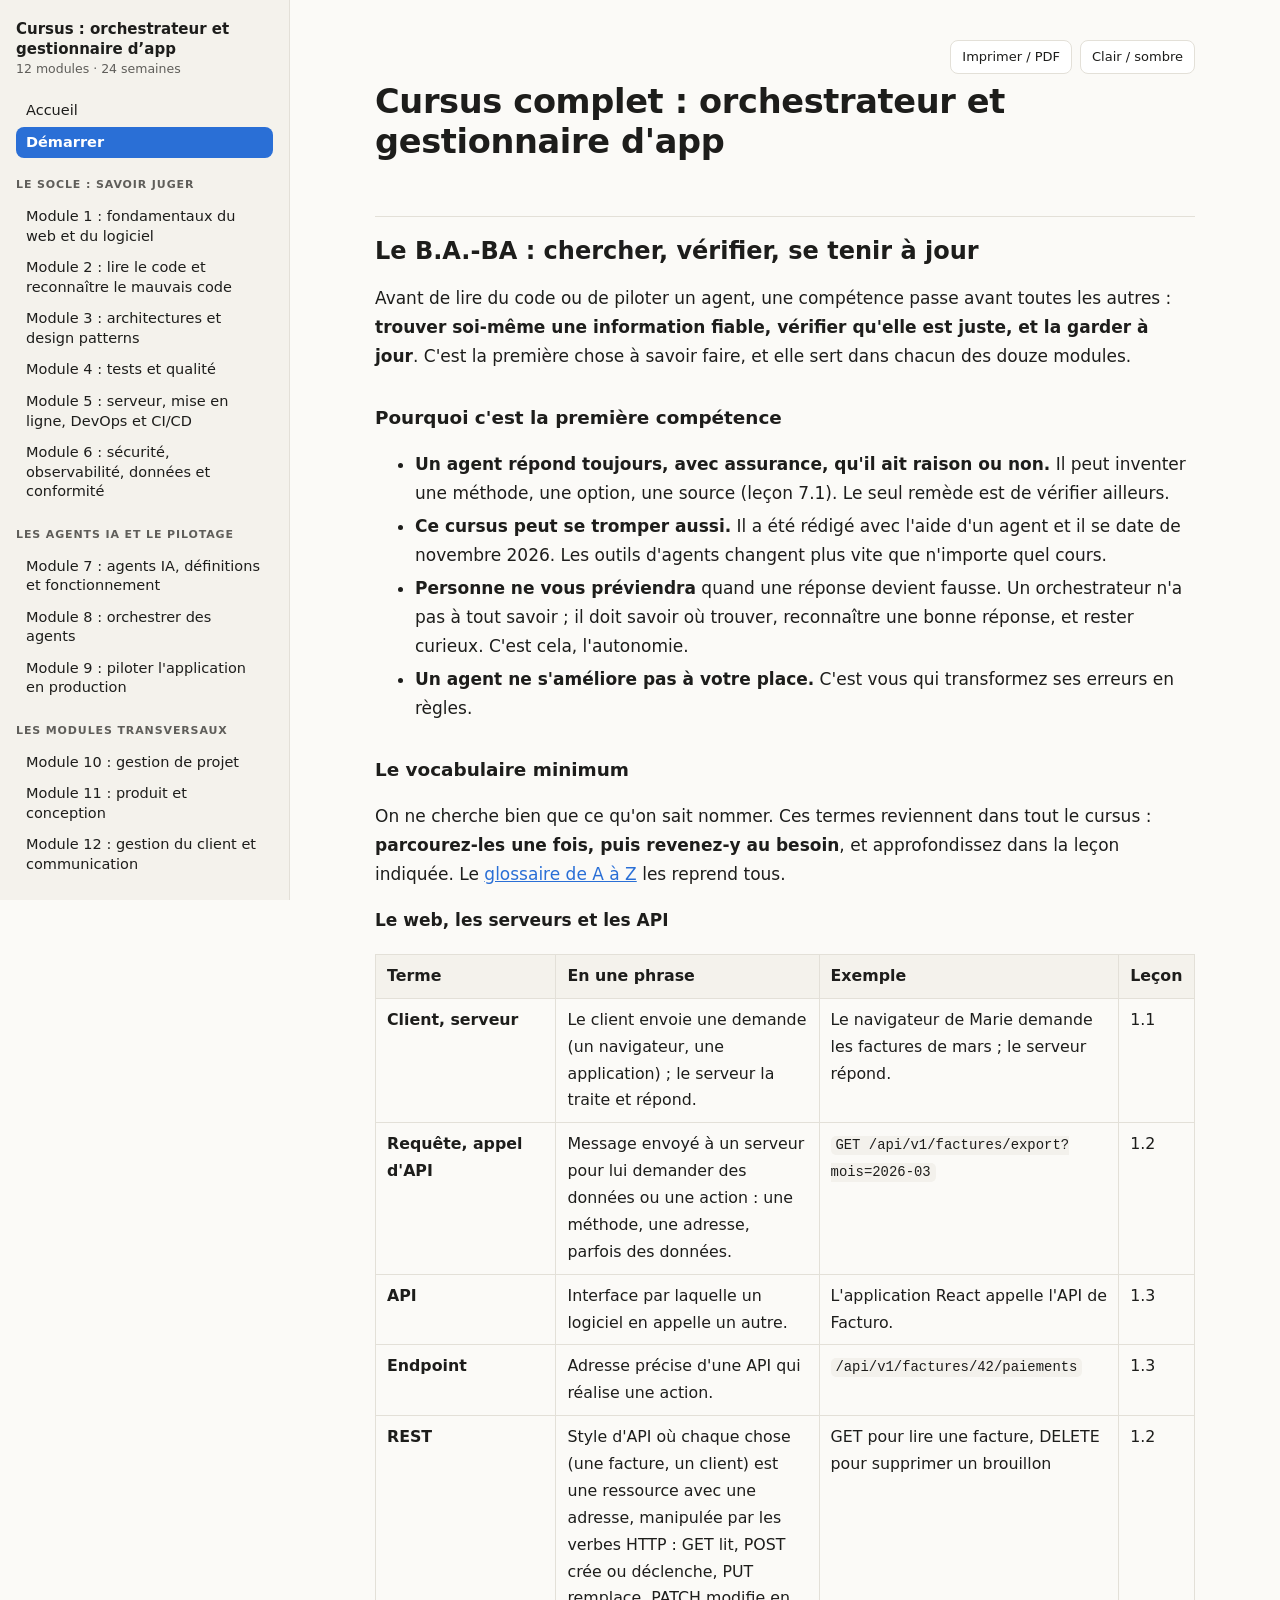
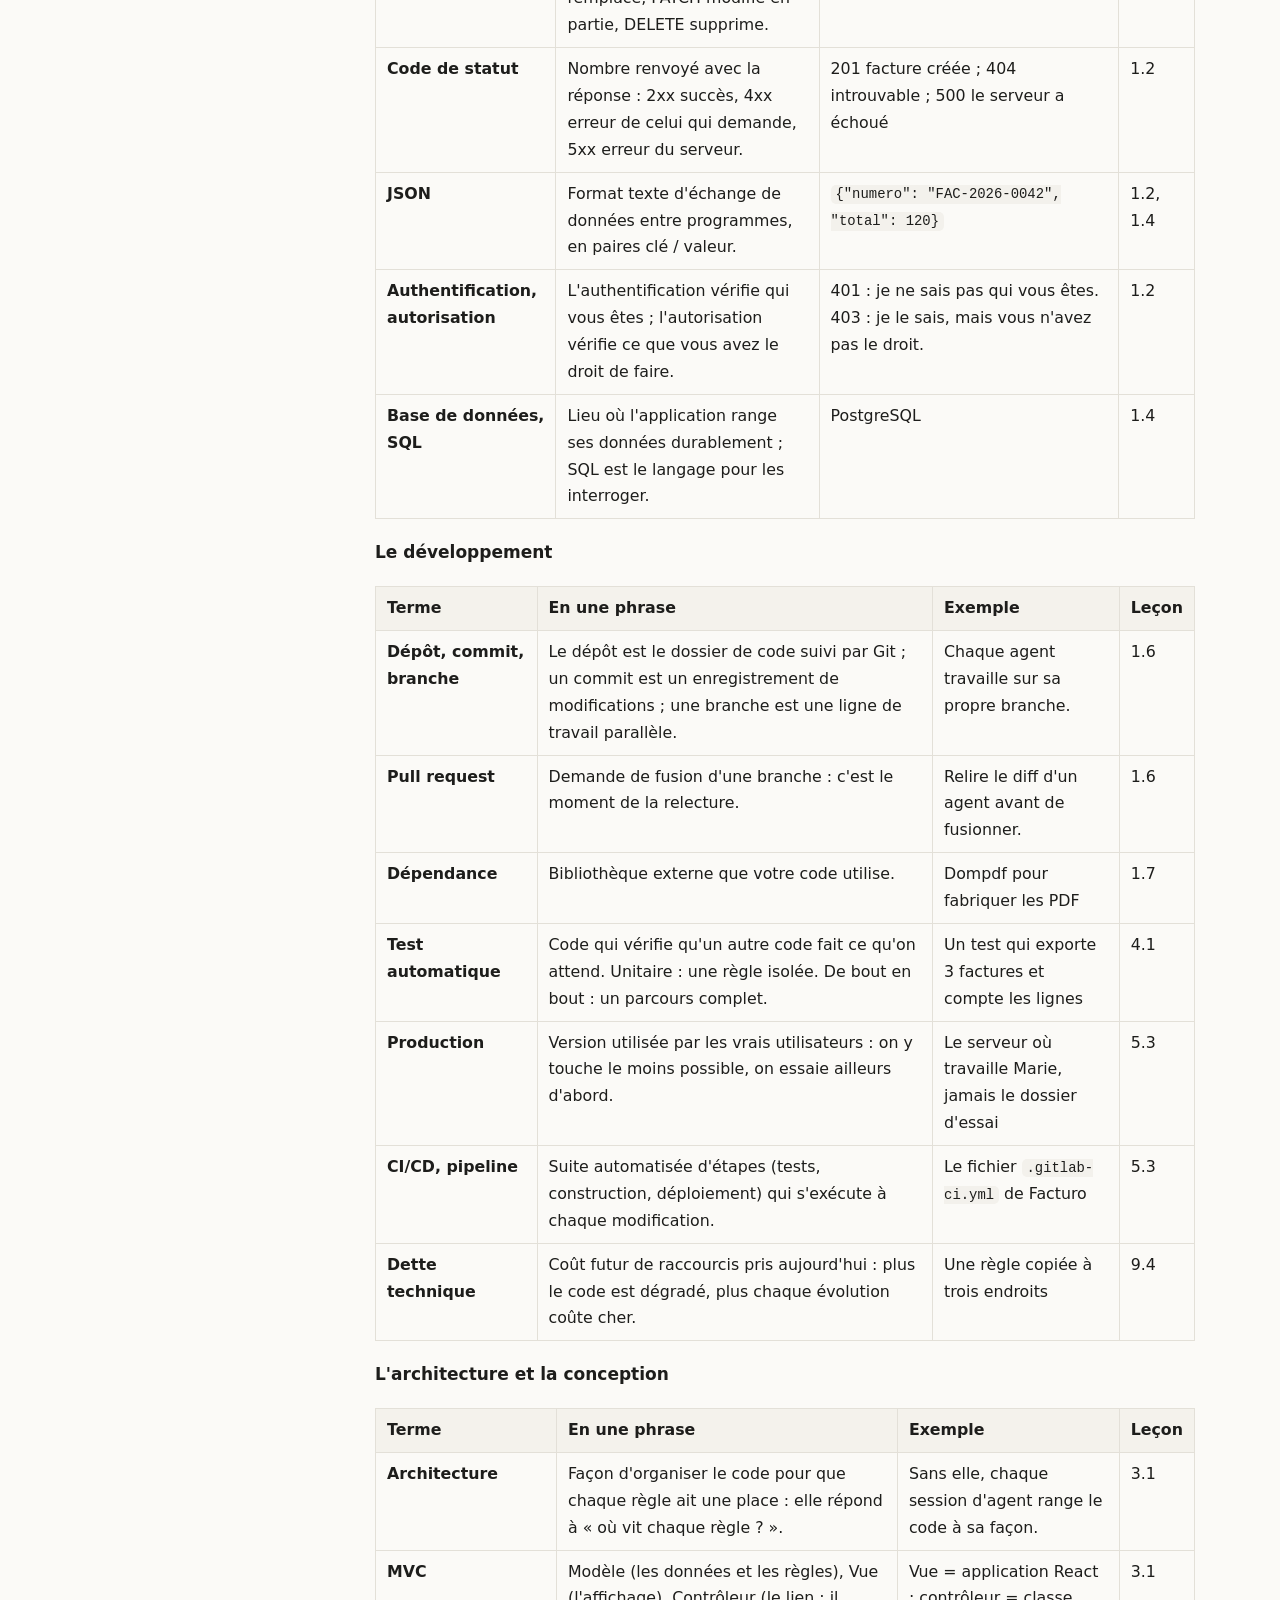
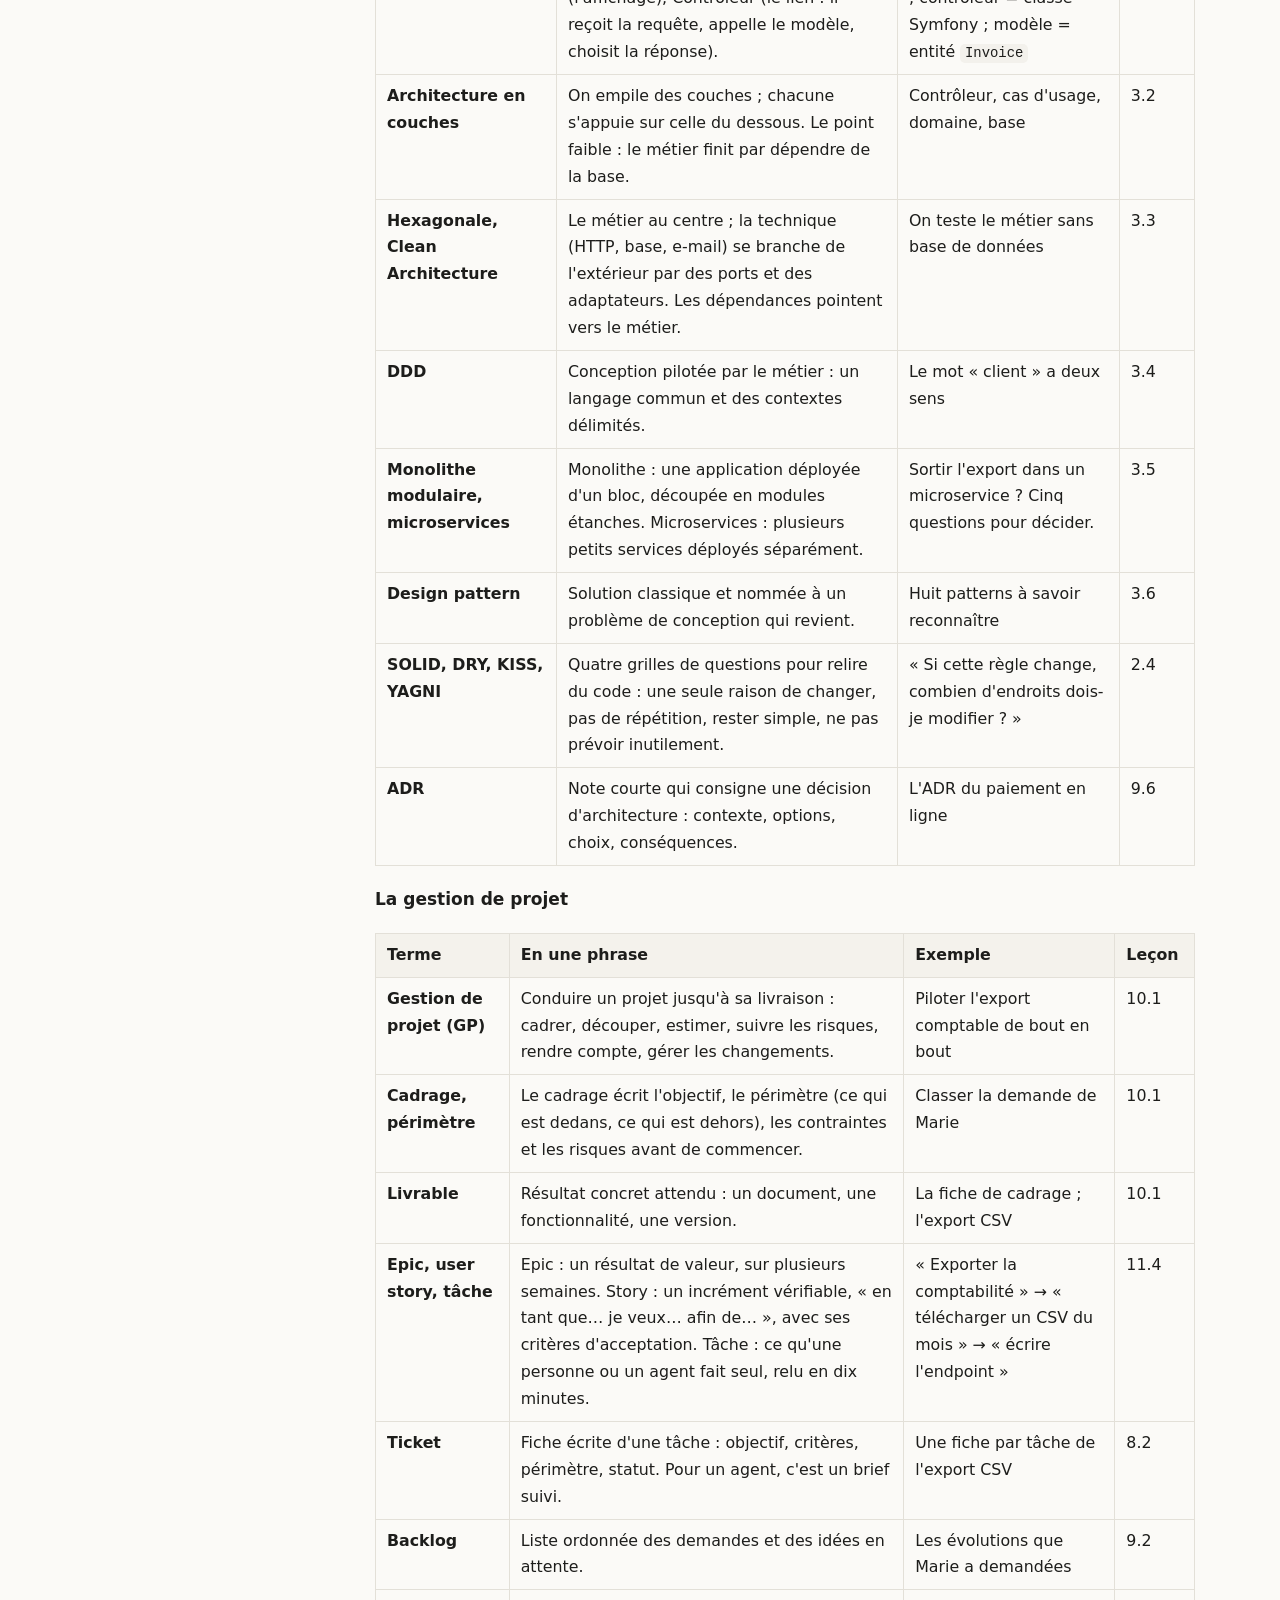
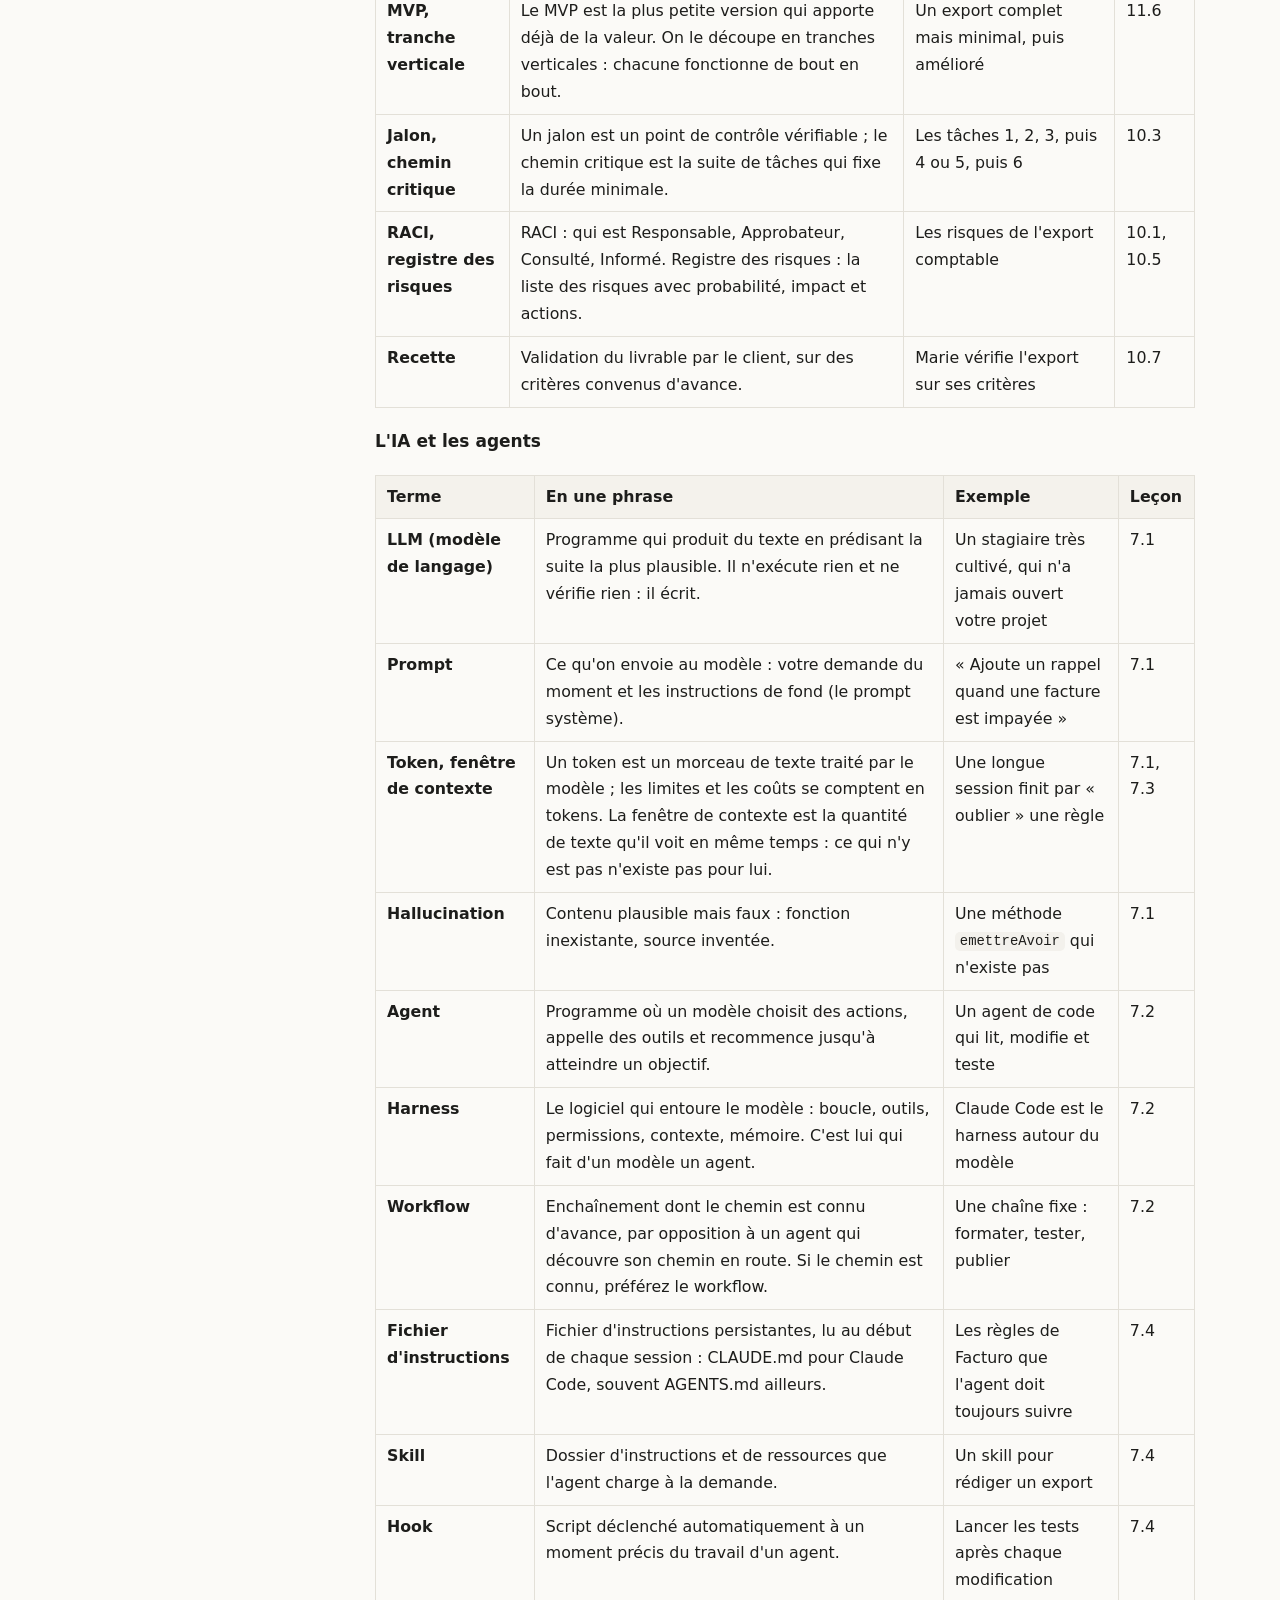
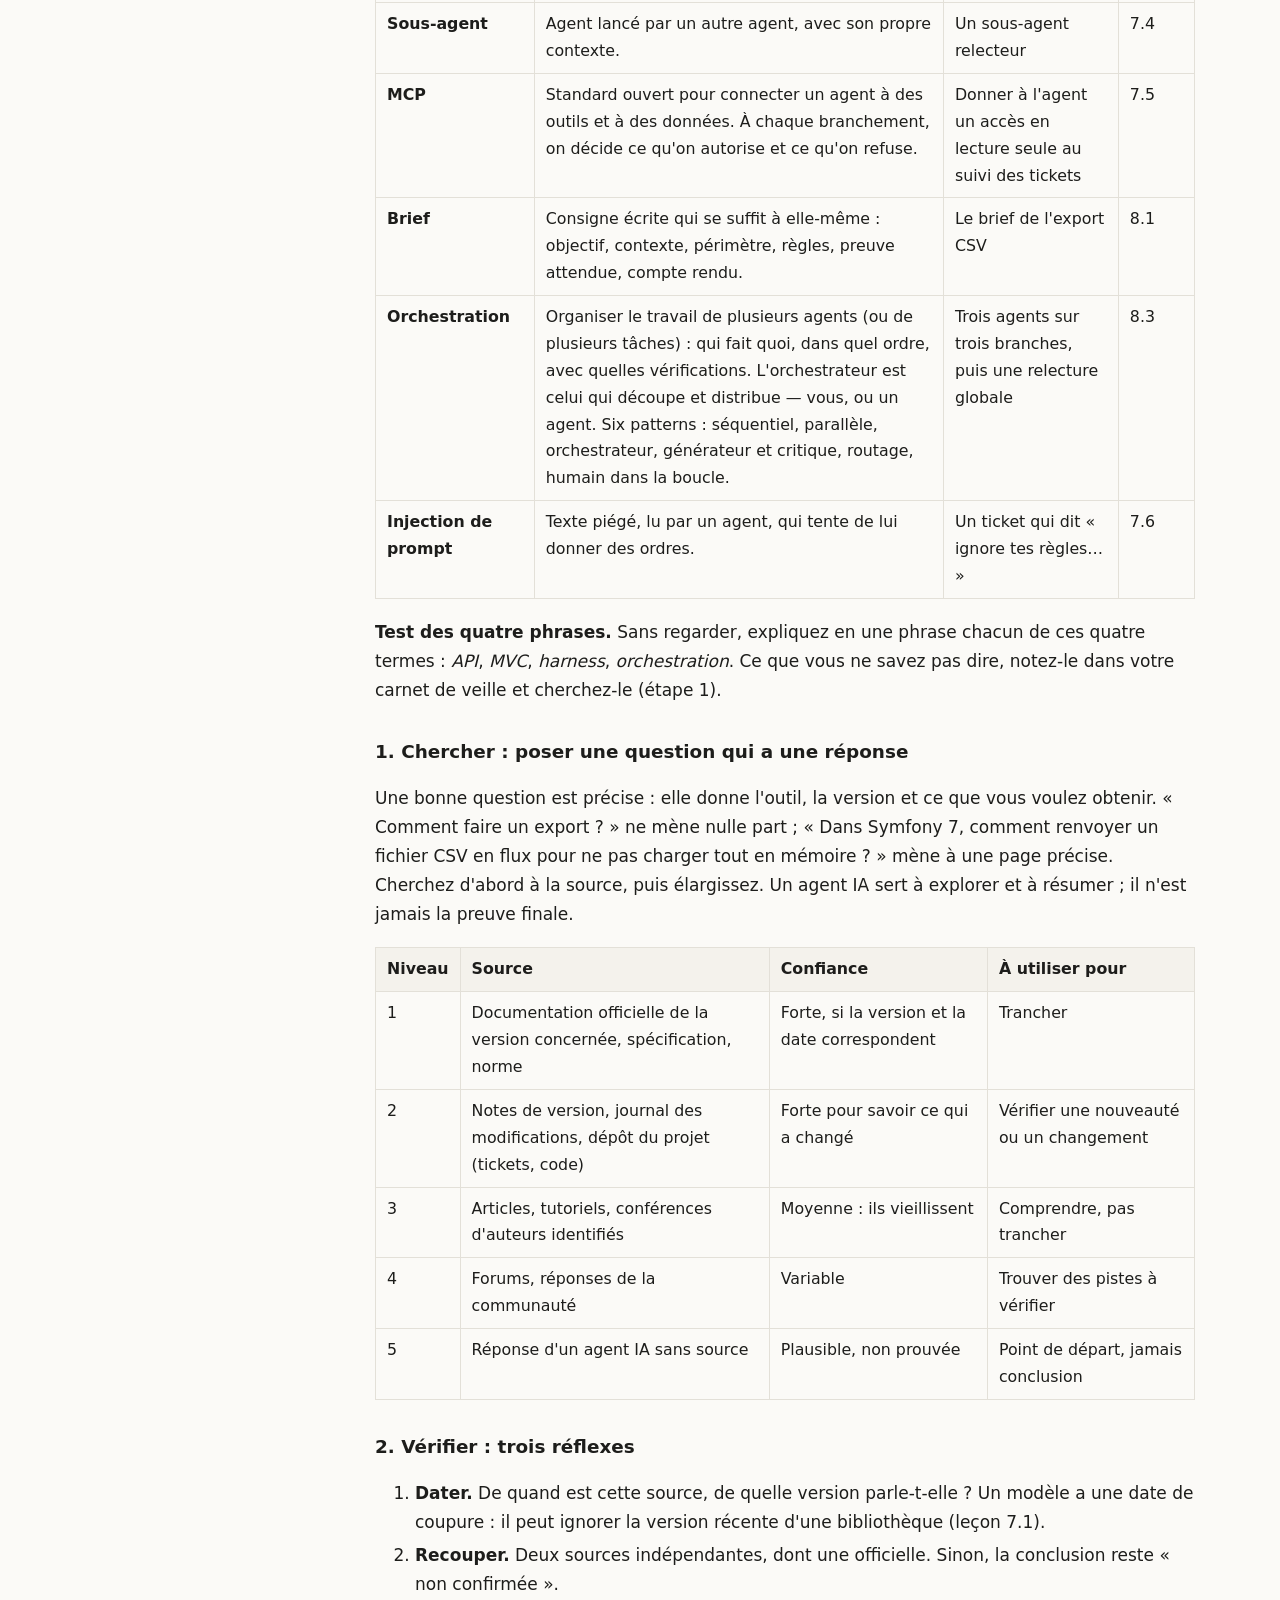
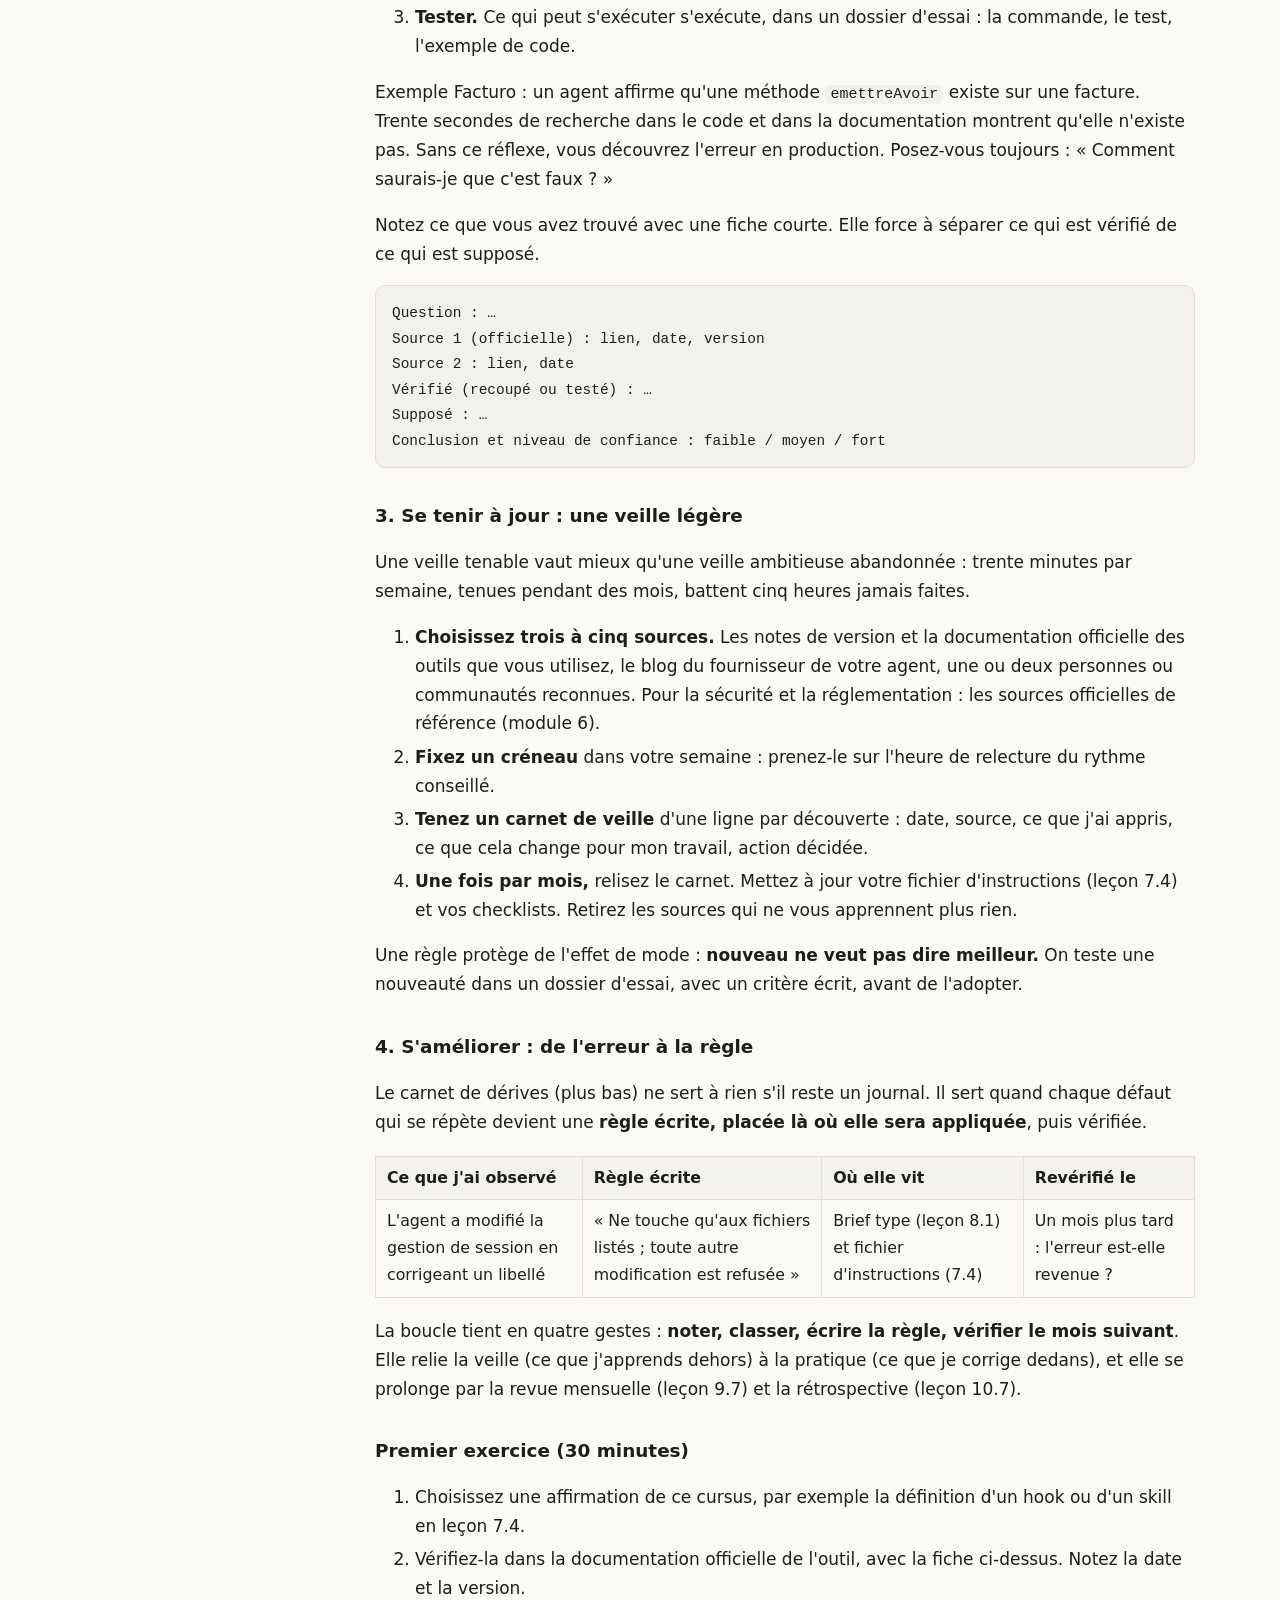
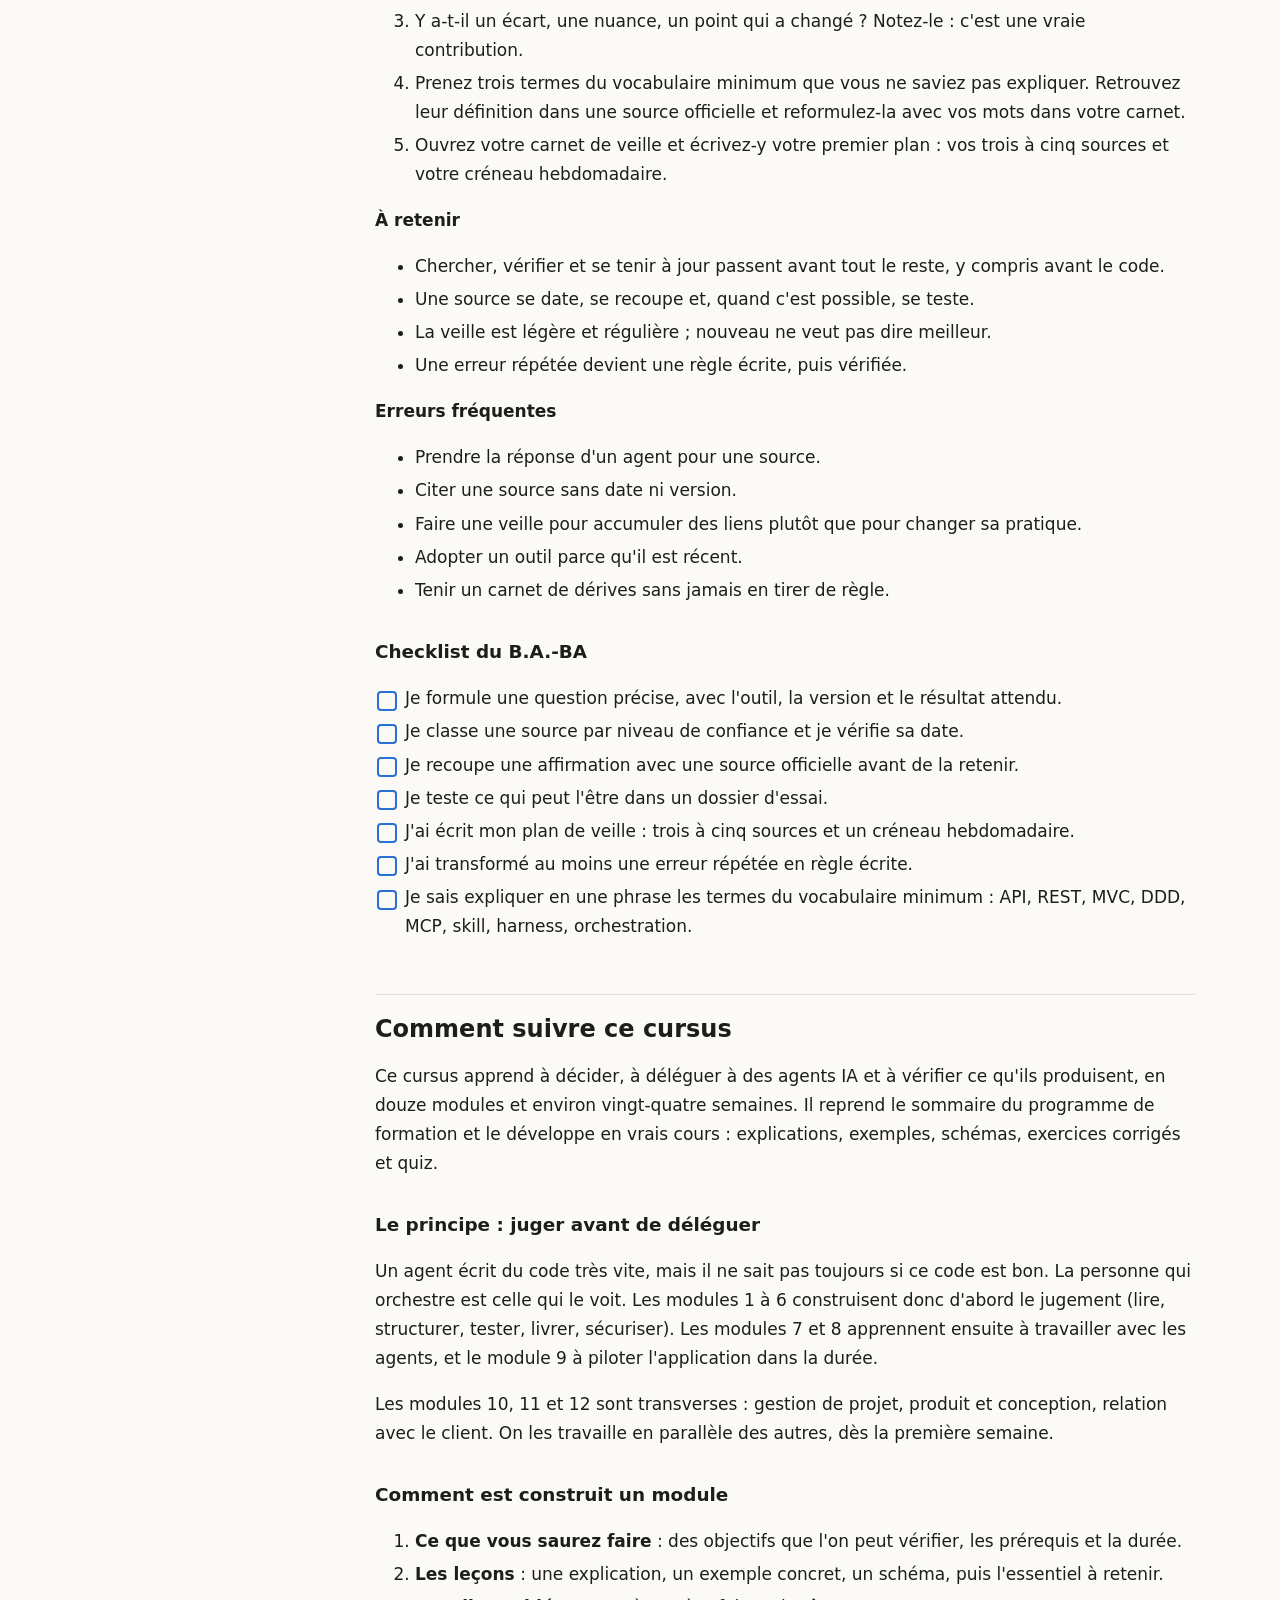
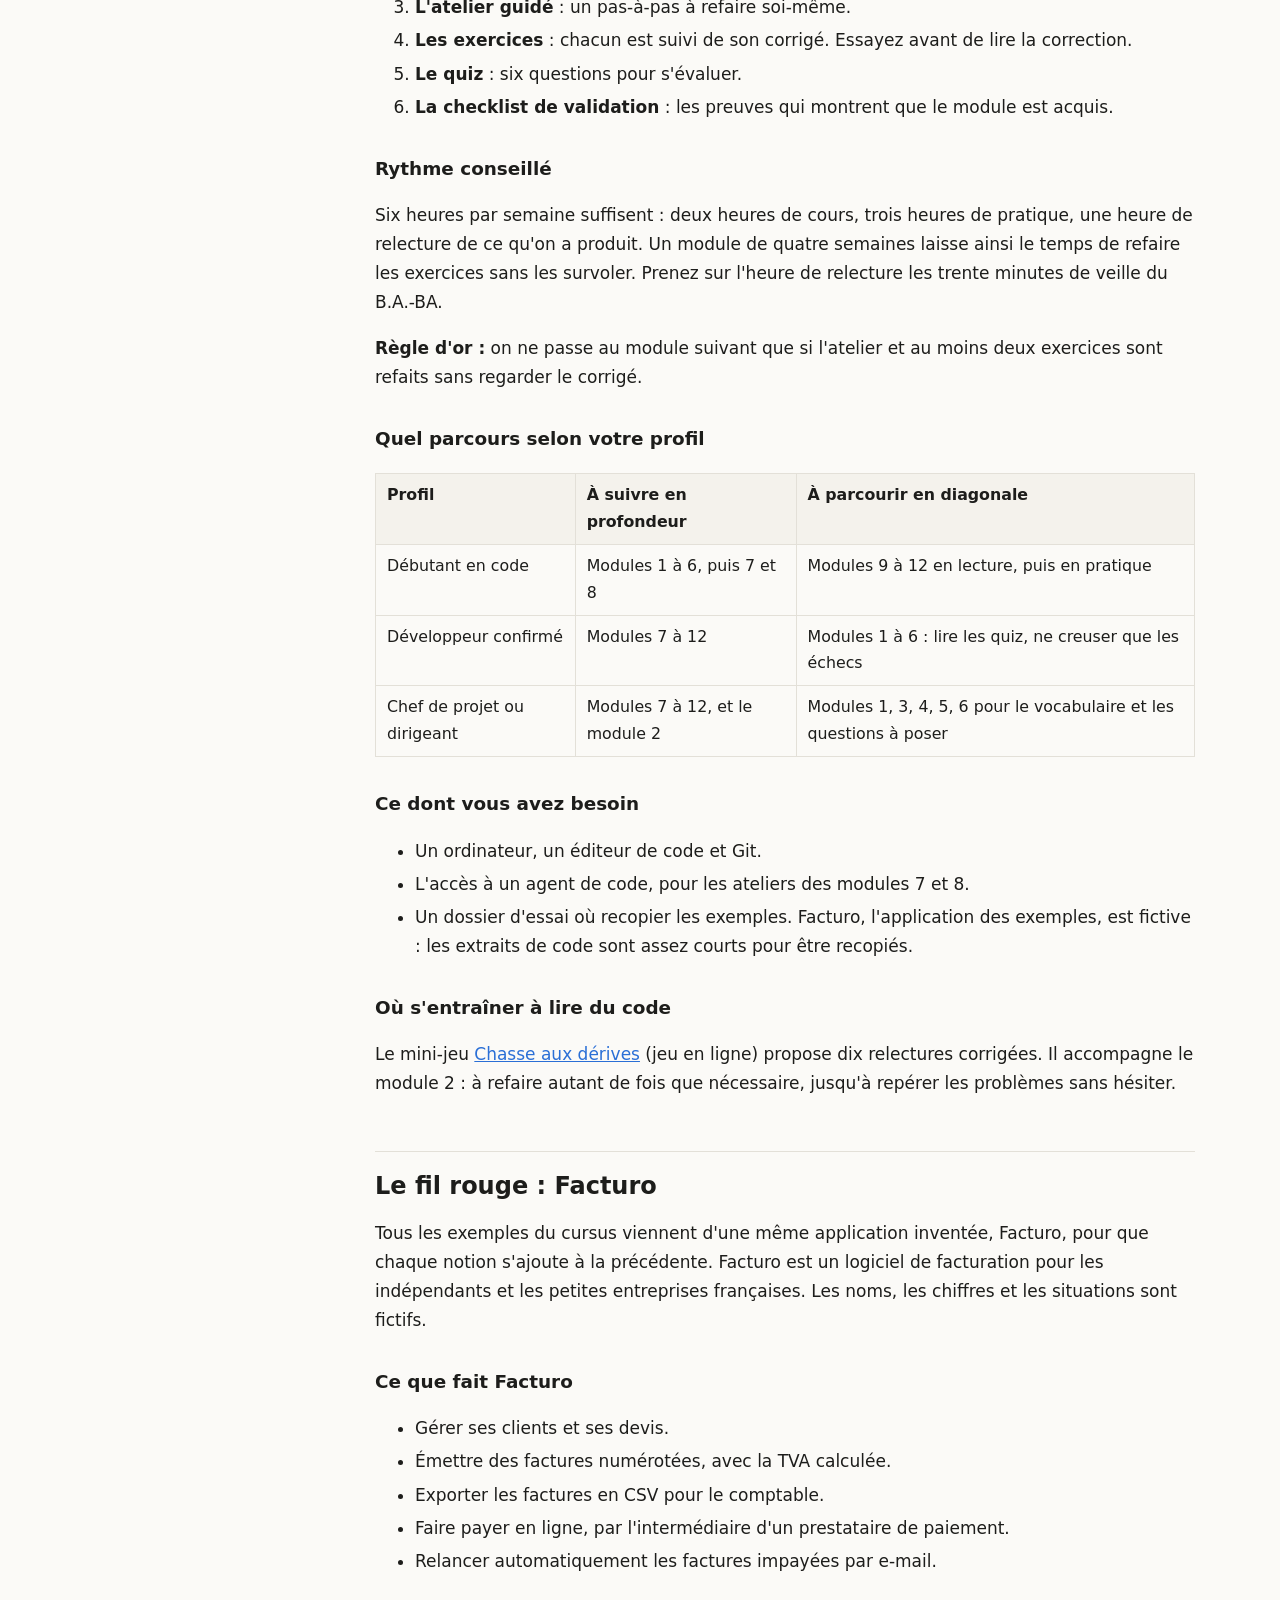
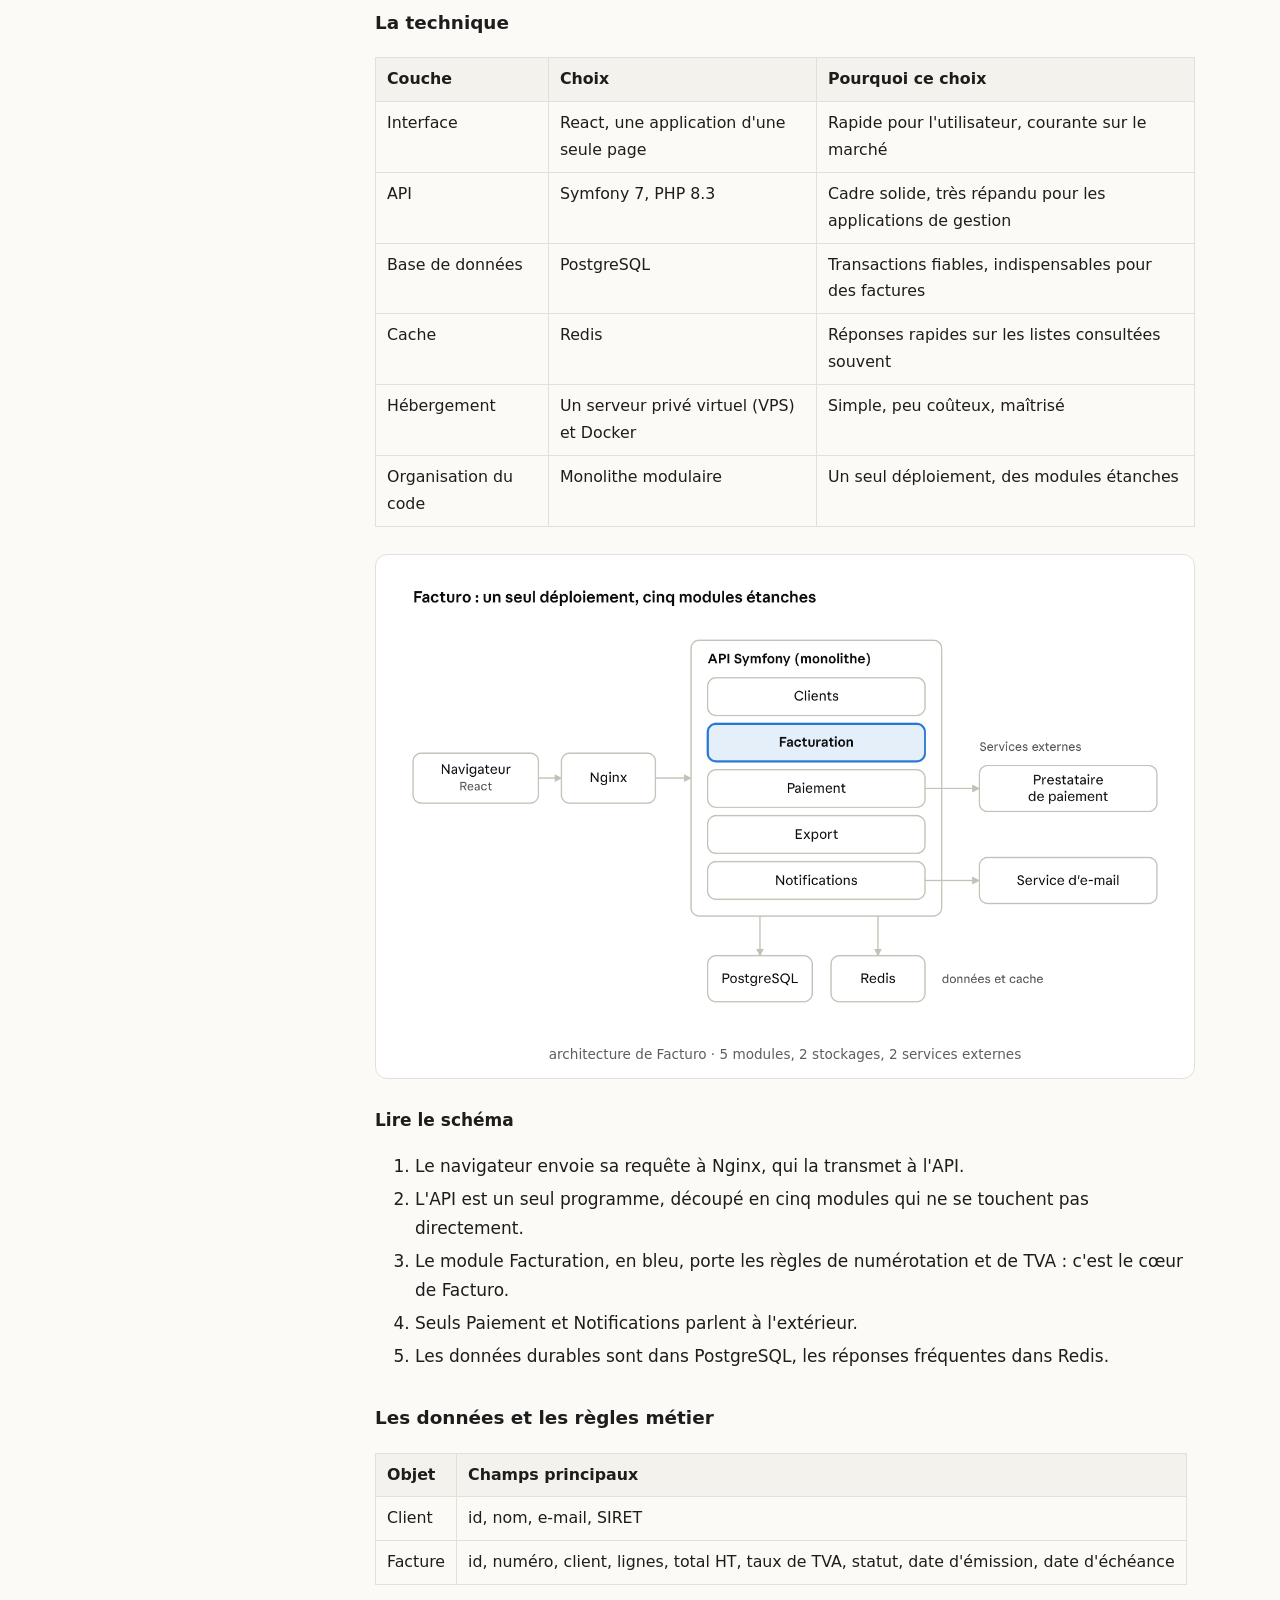
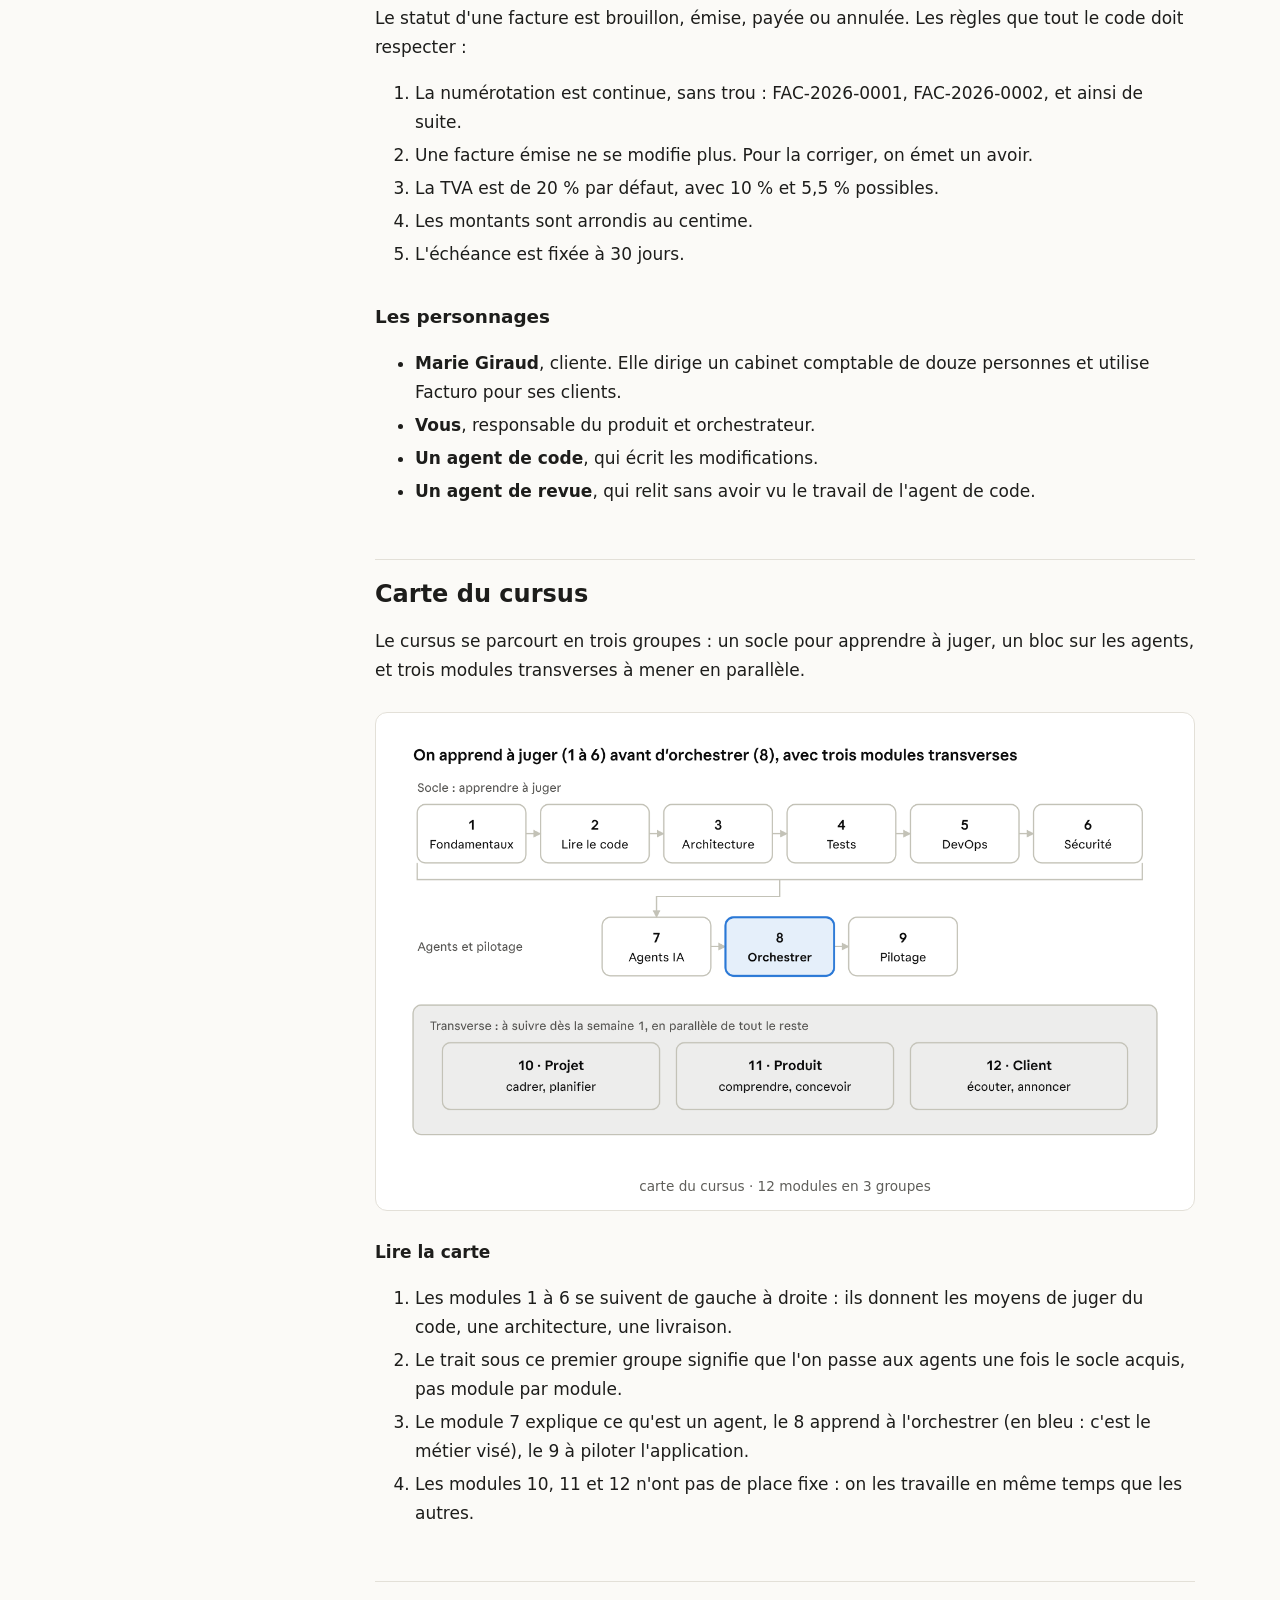
==== commit f876a356: "Corrige les sources du cursus et ajoute le B.A.-BA et son vocabulaire - Sources vérifiées et datées " ====
--- a/cursus-orchestrateur/demarrer.html
+++ b/cursus-orchestrateur/demarrer.html
@@ -34,6 +34,74 @@
 <li><strong>Personne ne vous préviendra</strong> quand une réponse devient fausse. Un orchestrateur n'a pas à tout savoir ; il doit savoir où trouver, reconnaître une bonne réponse, et rester curieux. C'est cela, l'autonomie.</li>
 <li><strong>Un agent ne s'améliore pas à votre place.</strong> C'est vous qui transformez ses erreurs en règles.</li>
 </ul>
+<h3>Le vocabulaire minimum</h3>
+<p>On ne cherche bien que ce qu'on sait nommer. Ces termes reviennent dans tout le cursus : <strong>parcourez-les une fois, puis revenez-y au besoin</strong>, et approfondissez dans la leçon indiquée. Le <a href="glossaire.html">glossaire de A à Z</a> les reprend tous.</p>
+<p><strong>Le web, les serveurs et les API</strong></p>
+<table><thead><tr><th>Terme</th><th>En une phrase</th><th>Exemple</th><th>Leçon</th></tr></thead><tbody>
+<tr><td><strong>Client, serveur</strong></td><td>Le client envoie une demande (un navigateur, une application) ; le serveur la traite et répond.</td><td>Le navigateur de Marie demande les factures de mars ; le serveur répond.</td><td>1.1</td></tr>
+<tr><td><strong>Requête, appel d'API</strong></td><td>Message envoyé à un serveur pour lui demander des données ou une action : une méthode, une adresse, parfois des données.</td><td><code>GET /api/v1/factures/export?mois=2026-03</code></td><td>1.2</td></tr>
+<tr><td><strong>API</strong></td><td>Interface par laquelle un logiciel en appelle un autre.</td><td>L'application React appelle l'API de Facturo.</td><td>1.3</td></tr>
+<tr><td><strong>Endpoint</strong></td><td>Adresse précise d'une API qui réalise une action.</td><td><code>/api/v1/factures/42/paiements</code></td><td>1.3</td></tr>
+<tr><td><strong>REST</strong></td><td>Style d'API où chaque chose (une facture, un client) est une ressource avec une adresse, manipulée par les verbes HTTP : GET lit, POST crée ou déclenche, PUT remplace, PATCH modifie en partie, DELETE supprime.</td><td>GET pour lire une facture, DELETE pour supprimer un brouillon</td><td>1.2</td></tr>
+<tr><td><strong>Code de statut</strong></td><td>Nombre renvoyé avec la réponse : 2xx succès, 4xx erreur de celui qui demande, 5xx erreur du serveur.</td><td>201 facture créée ; 404 introuvable ; 500 le serveur a échoué</td><td>1.2</td></tr>
+<tr><td><strong>JSON</strong></td><td>Format texte d'échange de données entre programmes, en paires clé / valeur.</td><td><code>{"numero": "FAC-2026-0042", "total": 120}</code></td><td>1.2, 1.4</td></tr>
+<tr><td><strong>Authentification, autorisation</strong></td><td>L'authentification vérifie qui vous êtes ; l'autorisation vérifie ce que vous avez le droit de faire.</td><td>401 : je ne sais pas qui vous êtes. 403 : je le sais, mais vous n'avez pas le droit.</td><td>1.2</td></tr>
+<tr><td><strong>Base de données, SQL</strong></td><td>Lieu où l'application range ses données durablement ; SQL est le langage pour les interroger.</td><td>PostgreSQL</td><td>1.4</td></tr>
+</tbody></table>
+<p><strong>Le développement</strong></p>
+<table><thead><tr><th>Terme</th><th>En une phrase</th><th>Exemple</th><th>Leçon</th></tr></thead><tbody>
+<tr><td><strong>Dépôt, commit, branche</strong></td><td>Le dépôt est le dossier de code suivi par Git ; un commit est un enregistrement de modifications ; une branche est une ligne de travail parallèle.</td><td>Chaque agent travaille sur sa propre branche.</td><td>1.6</td></tr>
+<tr><td><strong>Pull request</strong></td><td>Demande de fusion d'une branche : c'est le moment de la relecture.</td><td>Relire le diff d'un agent avant de fusionner.</td><td>1.6</td></tr>
+<tr><td><strong>Dépendance</strong></td><td>Bibliothèque externe que votre code utilise.</td><td>Dompdf pour fabriquer les PDF</td><td>1.7</td></tr>
+<tr><td><strong>Test automatique</strong></td><td>Code qui vérifie qu'un autre code fait ce qu'on attend. Unitaire : une règle isolée. De bout en bout : un parcours complet.</td><td>Un test qui exporte 3 factures et compte les lignes</td><td>4.1</td></tr>
+<tr><td><strong>Production</strong></td><td>Version utilisée par les vrais utilisateurs : on y touche le moins possible, on essaie ailleurs d'abord.</td><td>Le serveur où travaille Marie, jamais le dossier d'essai</td><td>5.3</td></tr>
+<tr><td><strong>CI/CD, pipeline</strong></td><td>Suite automatisée d'étapes (tests, construction, déploiement) qui s'exécute à chaque modification.</td><td>Le fichier <code>.gitlab-ci.yml</code> de Facturo</td><td>5.3</td></tr>
+<tr><td><strong>Dette technique</strong></td><td>Coût futur de raccourcis pris aujourd'hui : plus le code est dégradé, plus chaque évolution coûte cher.</td><td>Une règle copiée à trois endroits</td><td>9.4</td></tr>
+</tbody></table>
+<p><strong>L'architecture et la conception</strong></p>
+<table><thead><tr><th>Terme</th><th>En une phrase</th><th>Exemple</th><th>Leçon</th></tr></thead><tbody>
+<tr><td><strong>Architecture</strong></td><td>Façon d'organiser le code pour que chaque règle ait une place : elle répond à « où vit chaque règle ? ».</td><td>Sans elle, chaque session d'agent range le code à sa façon.</td><td>3.1</td></tr>
+<tr><td><strong>MVC</strong></td><td>Modèle (les données et les règles), Vue (l'affichage), Contrôleur (le lien : il reçoit la requête, appelle le modèle, choisit la réponse).</td><td>Vue = application React ; contrôleur = classe Symfony ; modèle = entité <code>Invoice</code></td><td>3.1</td></tr>
+<tr><td><strong>Architecture en couches</strong></td><td>On empile des couches ; chacune s'appuie sur celle du dessous. Le point faible : le métier finit par dépendre de la base.</td><td>Contrôleur, cas d'usage, domaine, base</td><td>3.2</td></tr>
+<tr><td><strong>Hexagonale, Clean Architecture</strong></td><td>Le métier au centre ; la technique (HTTP, base, e-mail) se branche de l'extérieur par des ports et des adaptateurs. Les dépendances pointent vers le métier.</td><td>On teste le métier sans base de données</td><td>3.3</td></tr>
+<tr><td><strong>DDD</strong></td><td>Conception pilotée par le métier : un langage commun et des contextes délimités.</td><td>Le mot « client » a deux sens</td><td>3.4</td></tr>
+<tr><td><strong>Monolithe modulaire, microservices</strong></td><td>Monolithe : une application déployée d'un bloc, découpée en modules étanches. Microservices : plusieurs petits services déployés séparément.</td><td>Sortir l'export dans un microservice ? Cinq questions pour décider.</td><td>3.5</td></tr>
+<tr><td><strong>Design pattern</strong></td><td>Solution classique et nommée à un problème de conception qui revient.</td><td>Huit patterns à savoir reconnaître</td><td>3.6</td></tr>
+<tr><td><strong>SOLID, DRY, KISS, YAGNI</strong></td><td>Quatre grilles de questions pour relire du code : une seule raison de changer, pas de répétition, rester simple, ne pas prévoir inutilement.</td><td>« Si cette règle change, combien d'endroits dois-je modifier ? »</td><td>2.4</td></tr>
+<tr><td><strong>ADR</strong></td><td>Note courte qui consigne une décision d'architecture : contexte, options, choix, conséquences.</td><td>L'ADR du paiement en ligne</td><td>9.6</td></tr>
+</tbody></table>
+<p><strong>La gestion de projet</strong></p>
+<table><thead><tr><th>Terme</th><th>En une phrase</th><th>Exemple</th><th>Leçon</th></tr></thead><tbody>
+<tr><td><strong>Gestion de projet (GP)</strong></td><td>Conduire un projet jusqu'à sa livraison : cadrer, découper, estimer, suivre les risques, rendre compte, gérer les changements.</td><td>Piloter l'export comptable de bout en bout</td><td>10.1</td></tr>
+<tr><td><strong>Cadrage, périmètre</strong></td><td>Le cadrage écrit l'objectif, le périmètre (ce qui est dedans, ce qui est dehors), les contraintes et les risques avant de commencer.</td><td>Classer la demande de Marie</td><td>10.1</td></tr>
+<tr><td><strong>Livrable</strong></td><td>Résultat concret attendu : un document, une fonctionnalité, une version.</td><td>La fiche de cadrage ; l'export CSV</td><td>10.1</td></tr>
+<tr><td><strong>Epic, user story, tâche</strong></td><td>Epic : un résultat de valeur, sur plusieurs semaines. Story : un incrément vérifiable, « en tant que… je veux… afin de… », avec ses critères d'acceptation. Tâche : ce qu'une personne ou un agent fait seul, relu en dix minutes.</td><td>« Exporter la comptabilité » → « télécharger un CSV du mois » → « écrire l'endpoint »</td><td>11.4</td></tr>
+<tr><td><strong>Ticket</strong></td><td>Fiche écrite d'une tâche : objectif, critères, périmètre, statut. Pour un agent, c'est un brief suivi.</td><td>Une fiche par tâche de l'export CSV</td><td>8.2</td></tr>
+<tr><td><strong>Backlog</strong></td><td>Liste ordonnée des demandes et des idées en attente.</td><td>Les évolutions que Marie a demandées</td><td>9.2</td></tr>
+<tr><td><strong>MVP, tranche verticale</strong></td><td>Le MVP est la plus petite version qui apporte déjà de la valeur. On le découpe en tranches verticales : chacune fonctionne de bout en bout.</td><td>Un export complet mais minimal, puis amélioré</td><td>11.6</td></tr>
+<tr><td><strong>Jalon, chemin critique</strong></td><td>Un jalon est un point de contrôle vérifiable ; le chemin critique est la suite de tâches qui fixe la durée minimale.</td><td>Les tâches 1, 2, 3, puis 4 ou 5, puis 6</td><td>10.3</td></tr>
+<tr><td><strong>RACI, registre des risques</strong></td><td>RACI : qui est Responsable, Approbateur, Consulté, Informé. Registre des risques : la liste des risques avec probabilité, impact et actions.</td><td>Les risques de l'export comptable</td><td>10.1, 10.5</td></tr>
+<tr><td><strong>Recette</strong></td><td>Validation du livrable par le client, sur des critères convenus d'avance.</td><td>Marie vérifie l'export sur ses critères</td><td>10.7</td></tr>
+</tbody></table>
+<p><strong>L'IA et les agents</strong></p>
+<table><thead><tr><th>Terme</th><th>En une phrase</th><th>Exemple</th><th>Leçon</th></tr></thead><tbody>
+<tr><td><strong>LLM (modèle de langage)</strong></td><td>Programme qui produit du texte en prédisant la suite la plus plausible. Il n'exécute rien et ne vérifie rien : il écrit.</td><td>Un stagiaire très cultivé, qui n'a jamais ouvert votre projet</td><td>7.1</td></tr>
+<tr><td><strong>Prompt</strong></td><td>Ce qu'on envoie au modèle : votre demande du moment et les instructions de fond (le prompt système).</td><td>« Ajoute un rappel quand une facture est impayée »</td><td>7.1</td></tr>
+<tr><td><strong>Token, fenêtre de contexte</strong></td><td>Un token est un morceau de texte traité par le modèle ; les limites et les coûts se comptent en tokens. La fenêtre de contexte est la quantité de texte qu'il voit en même temps : ce qui n'y est pas n'existe pas pour lui.</td><td>Une longue session finit par « oublier » une règle</td><td>7.1, 7.3</td></tr>
+<tr><td><strong>Hallucination</strong></td><td>Contenu plausible mais faux : fonction inexistante, source inventée.</td><td>Une méthode <code>emettreAvoir</code> qui n'existe pas</td><td>7.1</td></tr>
+<tr><td><strong>Agent</strong></td><td>Programme où un modèle choisit des actions, appelle des outils et recommence jusqu'à atteindre un objectif.</td><td>Un agent de code qui lit, modifie et teste</td><td>7.2</td></tr>
+<tr><td><strong>Harness</strong></td><td>Le logiciel qui entoure le modèle : boucle, outils, permissions, contexte, mémoire. C'est lui qui fait d'un modèle un agent.</td><td>Claude Code est le harness autour du modèle</td><td>7.2</td></tr>
+<tr><td><strong>Workflow</strong></td><td>Enchaînement dont le chemin est connu d'avance, par opposition à un agent qui découvre son chemin en route. Si le chemin est connu, préférez le workflow.</td><td>Une chaîne fixe : formater, tester, publier</td><td>7.2</td></tr>
+<tr><td><strong>Fichier d'instructions</strong></td><td>Fichier d'instructions persistantes, lu au début de chaque session : CLAUDE.md pour Claude Code, souvent AGENTS.md ailleurs.</td><td>Les règles de Facturo que l'agent doit toujours suivre</td><td>7.4</td></tr>
+<tr><td><strong>Skill</strong></td><td>Dossier d'instructions et de ressources que l'agent charge à la demande.</td><td>Un skill pour rédiger un export</td><td>7.4</td></tr>
+<tr><td><strong>Hook</strong></td><td>Script déclenché automatiquement à un moment précis du travail d'un agent.</td><td>Lancer les tests après chaque modification</td><td>7.4</td></tr>
+<tr><td><strong>Sous-agent</strong></td><td>Agent lancé par un autre agent, avec son propre contexte.</td><td>Un sous-agent relecteur</td><td>7.4</td></tr>
+<tr><td><strong>MCP</strong></td><td>Standard ouvert pour connecter un agent à des outils et à des données. À chaque branchement, on décide ce qu'on autorise et ce qu'on refuse.</td><td>Donner à l'agent un accès en lecture seule au suivi des tickets</td><td>7.5</td></tr>
+<tr><td><strong>Brief</strong></td><td>Consigne écrite qui se suffit à elle-même : objectif, contexte, périmètre, règles, preuve attendue, compte rendu.</td><td>Le brief de l'export CSV</td><td>8.1</td></tr>
+<tr><td><strong>Orchestration</strong></td><td>Organiser le travail de plusieurs agents (ou de plusieurs tâches) : qui fait quoi, dans quel ordre, avec quelles vérifications. L'orchestrateur est celui qui découpe et distribue — vous, ou un agent. Six patterns : séquentiel, parallèle, orchestrateur, générateur et critique, routage, humain dans la boucle.</td><td>Trois agents sur trois branches, puis une relecture globale</td><td>8.3</td></tr>
+<tr><td><strong>Injection de prompt</strong></td><td>Texte piégé, lu par un agent, qui tente de lui donner des ordres.</td><td>Un ticket qui dit « ignore tes règles… »</td><td>7.6</td></tr>
+</tbody></table>
+<p><strong>Test des quatre phrases.</strong> Sans regarder, expliquez en une phrase chacun de ces quatre termes : <em>API</em>, <em>MVC</em>, <em>harness</em>, <em>orchestration</em>. Ce que vous ne savez pas dire, notez-le dans votre carnet de veille et cherchez-le (étape 1).</p>
 <h3>1. Chercher : poser une question qui a une réponse</h3>
 <p>Une bonne question est précise : elle donne l'outil, la version et ce que vous voulez obtenir. « Comment faire un export ? » ne mène nulle part ; « Dans Symfony 7, comment renvoyer un fichier CSV en flux pour ne pas charger tout en mémoire ? » mène à une page précise. Cherchez d'abord à la source, puis élargissez. Un agent IA sert à explorer et à résumer ; il n'est jamais la preuve finale.</p>
 <table><thead><tr><th>Niveau</th><th>Source</th><th>Confiance</th><th>À utiliser pour</th></tr></thead><tbody>
@@ -77,6 +145,7 @@
 <li>Choisissez une affirmation de ce cursus, par exemple la définition d'un hook ou d'un skill en leçon 7.4.</li>
 <li>Vérifiez-la dans la documentation officielle de l'outil, avec la fiche ci-dessus. Notez la date et la version.</li>
 <li>Y a-t-il un écart, une nuance, un point qui a changé ? Notez-le : c'est une vraie contribution.</li>
+<li>Prenez trois termes du vocabulaire minimum que vous ne saviez pas expliquer. Retrouvez leur définition dans une source officielle et reformulez-la avec vos mots dans votre carnet.</li>
 <li>Ouvrez votre carnet de veille et écrivez-y votre premier plan : vos trois à cinq sources et votre créneau hebdomadaire.</li>
 </ol>
 <p><strong>À retenir</strong></p>
@@ -84,7 +153,7 @@
 <p><strong>Erreurs fréquentes</strong></p>
 <ul><li>Prendre la réponse d'un agent pour une source.</li><li>Citer une source sans date ni version.</li><li>Faire une veille pour accumuler des liens plutôt que pour changer sa pratique.</li><li>Adopter un outil parce qu'il est récent.</li><li>Tenir un carnet de dérives sans jamais en tirer de règle.</li></ul>
 <h3>Checklist du B.A.-BA</h3>
-<ul class="check"><li>Je formule une question précise, avec l'outil, la version et le résultat attendu.</li><li>Je classe une source par niveau de confiance et je vérifie sa date.</li><li>Je recoupe une affirmation avec une source officielle avant de la retenir.</li><li>Je teste ce qui peut l'être dans un dossier d'essai.</li><li>J'ai écrit mon plan de veille : trois à cinq sources et un créneau hebdomadaire.</li><li>J'ai transformé au moins une erreur répétée en règle écrite.</li></ul>
+<ul class="check"><li>Je formule une question précise, avec l'outil, la version et le résultat attendu.</li><li>Je classe une source par niveau de confiance et je vérifie sa date.</li><li>Je recoupe une affirmation avec une source officielle avant de la retenir.</li><li>Je teste ce qui peut l'être dans un dossier d'essai.</li><li>J'ai écrit mon plan de veille : trois à cinq sources et un créneau hebdomadaire.</li><li>J'ai transformé au moins une erreur répétée en règle écrite.</li><li>Je sais expliquer en une phrase les termes du vocabulaire minimum : API, REST, MVC, DDD, MCP, skill, harness, orchestration.</li></ul>
 <h2>Comment suivre ce cursus</h2>
 <p>Ce cursus apprend à décider, à déléguer à des agents IA et à vérifier ce qu'ils produisent, en douze modules et environ vingt-quatre semaines. Il reprend le sommaire du programme de formation et le développe en vrais cours : explications, exemples, schémas, exercices corrigés et quiz.</p>
 <h3>Le principe : juger avant de déléguer</h3>
